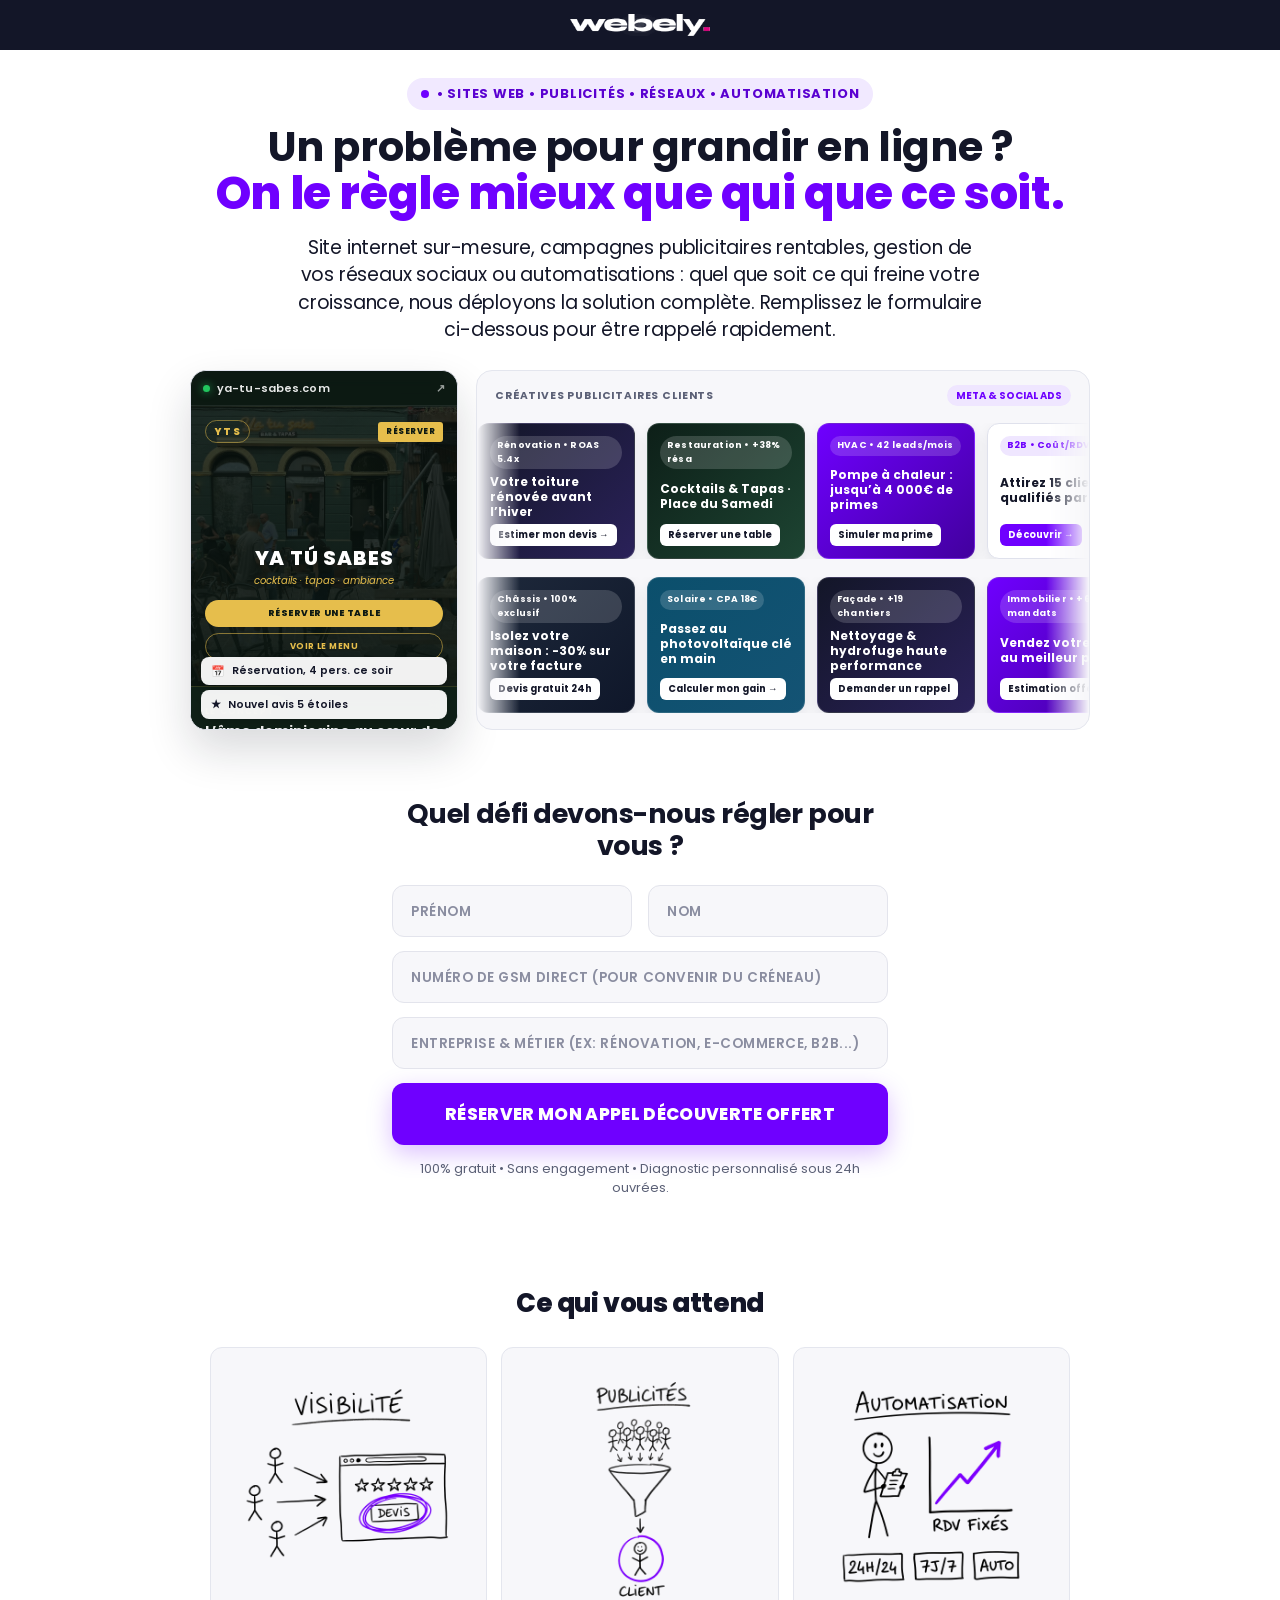
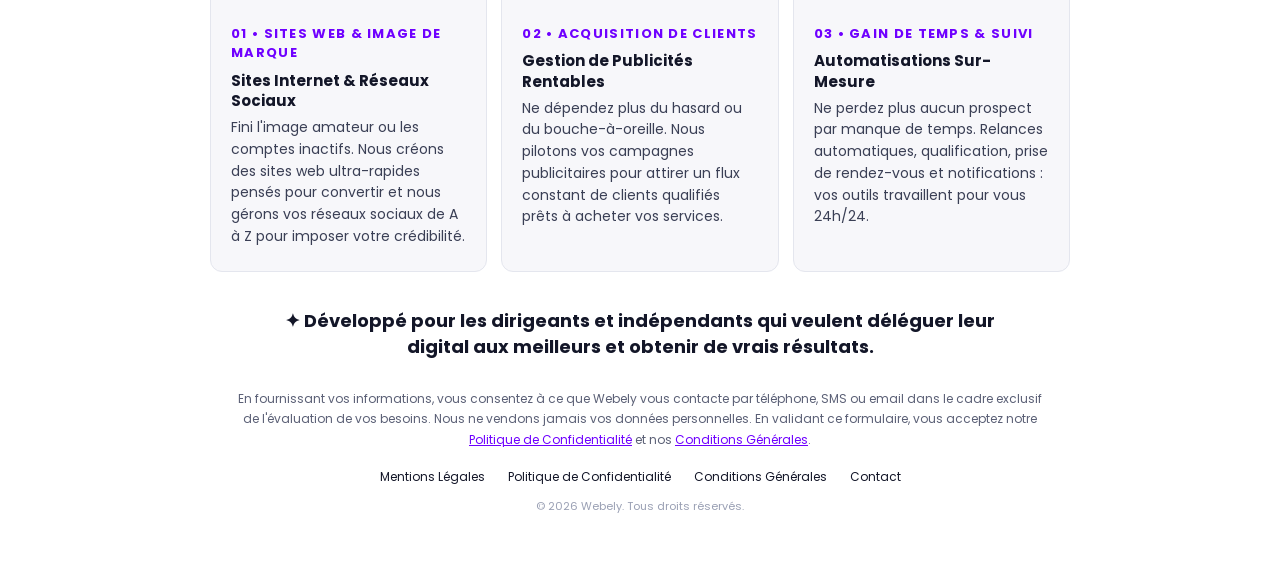
==== website/index.html @ 22837da8 "feat: nouveau hero showcase site web defilant ya-tu-sabes + double carrousel publicitaire" ====
<!DOCTYPE html>
<html lang="fr">
<head>
  <meta charset="UTF-8" />
  <meta name="viewport" content="width=device-width, initial-scale=1.0" />
  <title>Webely — Un problème pour grandir en ligne ? On le règle mieux que qui que ce soit.</title>
  <meta name="description" content="Site internet sur-mesure, campagnes publicitaires rentables, gestion de vos réseaux sociaux ou automatisations : quel que soit ce qui freine votre croissance, nous déployons la solution complète." />
  
  <!-- Exact Google Font Poppins used by Acquisition.com -->
  <link rel="preconnect" href="https://fonts.googleapis.com" />
  <link rel="preconnect" href="https://fonts.gstatic.com" crossorigin />
  <link href="https://fonts.googleapis.com/css2?family=Poppins:wght@300;400;500;600;700;800;900&display=swap" rel="stylesheet" />
  
  <link rel="stylesheet" href="styles.css" />
</head>
<body>

  <!-- ========================================================================
       TOP HEADER (ACQUISITION.COM STYLE: DARK NAVY STRIP + LOGO)
       ======================================================================== -->
  <header class="sr-topbar">
    <a href="#" aria-label="Webely Accueil">
      <img src="assets/webely-logo-pure-white.png" alt="webely." class="sr-logo" />
    </a>
  </header>

  <main>
    <!-- ======================================================================
         SECTION 1 : HERO WITH MOCKUP DECK & WAITLIST CARD
         ====================================================================== -->
    <section class="sr-hero">
      
      <!-- Top Pill Tag -->
      <div class="stw-pill">
        <span class="stw-dot"></span>
        • SITES WEB • PUBLICITÉS • RÉSEAUX • AUTOMATISATION
      </div>

      <!-- Main Headline (h1-dsdasd + rm-h1-em) -->
      <h1 class="h1-dsdasd">
        Un problème pour grandir en ligne ? <br />
        <span class="rm-h1-em">On le règle mieux que qui que ce soit.</span>
      </h1>

      <!-- Subtitle Copy (rm-h1-copy) -->
      <h2 class="rm-h1-copy">
        Site internet sur-mesure, campagnes publicitaires rentables, gestion de vos réseaux sociaux ou automatisations : quel que soit ce qui freine votre croissance, nous déployons la solution complète. Remplissez le formulaire ci-dessous pour être rappelé rapidement.
      </h2>

      <!-- ==================================================================
           HERO VISUAL SHOWCASE : SITE WEB (CLIIK STYLE) + PUBS (HEYDIGITAL STYLE)
           ================================================================== -->
      <div class="wb-hero-showcase" id="hero-showcase">

        <!-- GAUCHE : Widget Site Web défilant (ya-tu-sabes.com) inspiré de cliik.io -->
        <a href="https://www.ya-tu-sabes.com/" target="_blank" rel="noopener noreferrer" class="wb-site-widget" aria-label="Voir le site client ya-tu-sabes.com">
          <div class="wb-site-topbar">
            <span class="wb-live-dot"></span>
            <span>ya-tu-sabes.com</span>
            <span class="wb-site-ext">↗</span>
          </div>

          <div class="wb-site-viewport">
            <div class="wb-site-scroll-track">
              <!-- Section 1 : Hero ya-tu-sabes.com -->
              <div class="yts-hero-block">
                <img src="assets/yts-hero.jpg" alt="Ya Tu Sabes Bruxelles" class="yts-hero-bg" />
                <div class="yts-hero-overlay"></div>
                <div class="yts-nav-mini">
                  <span class="yts-logo-mini">YTS</span>
                  <span class="yts-btn-mini">RÉSERVER</span>
                </div>
                <div class="yts-hero-center">
                  <div class="yts-title-main">YA TÚ SABES</div>
                  <div class="yts-sub-main">cocktails · tapas · ambiance</div>
                  <div class="yts-cta-gold">RÉSERVER UNE TABLE</div>
                  <div class="yts-cta-outline">VOIR LE MENU</div>
                </div>
              </div>

              <!-- Section 2 : Concept & Stats (milieu du site) -->
              <div class="yts-mid-block">
                <div class="yts-kicker">LE CONCEPT</div>
                <div class="yts-h2">L’âme dominicaine au cœur de Bruxelles</div>
                <p class="yts-p">Place du Samedi 12 · Cocktails signature, tapas généreuses et ambiance latine festive jusqu’à 01h.</p>
                <div class="yts-stats-grid">
                  <div class="yts-stat">
                    <strong>4.9 ★</strong>
                    <span>Avis Google</span>
                  </div>
                  <div class="yts-stat">
                    <strong>17h–01h</strong>
                    <span>Mar → Dim</span>
                  </div>
                </div>
              </div>

              <!-- Section 3 : La Carte Signature -->
              <div class="yts-carte-block">
                <div class="yts-kicker">LA CARTE SIGNATURE</div>
                <div class="yts-menu-item">
                  <span>Mojito Maracuyá</span>
                  <span class="yts-price">12€</span>
                </div>
                <div class="yts-menu-item">
                  <span>Empanadas Dominicaines</span>
                  <span class="yts-price">9€</span>
                </div>
                <div class="yts-menu-item">
                  <span>Plátanos Maduros</span>
                  <span class="yts-price">8€</span>
                </div>
              </div>
            </div>
          </div>

          <!-- Micro-pilules flottantes style cliik.io -->
          <div class="wb-float-pills">
            <div class="wb-pill-notif">
              <span class="wb-pill-ico">📅</span>
              <span>Réservation, 4 pers. ce soir</span>
            </div>
            <div class="wb-pill-notif">
              <span class="wb-pill-ico">★</span>
              <span>Nouvel avis 5 étoiles</span>
            </div>
          </div>
        </a>

        <!-- DROITE : Double Carrousel Publicitaire inspiré de heydigital.co -->
        <div class="wb-ads-stage" aria-label="Créatives publicitaires clients">
          <div class="wb-ads-header">
            <span class="wb-ads-label">CRÉATIVES PUBLICITAIRES CLIENTS</span>
            <span class="wb-ads-badge">META &amp; SOCIAL ADS</span>
          </div>

          <!-- Ligne du haut : défilement de GAUCHE à DROITE -->
          <div class="wb-marquee-row">
            <div class="wb-marquee-track is-ltr">
              <div class="wb-ad-card ad-style-1" data-ad-slot="1">
                <div class="wb-ad-tag">Rénovation • ROAS 5.4x</div>
                <div class="wb-ad-headline">Votre toiture rénovée avant l’hiver</div>
                <div class="wb-ad-cta">Estimer mon devis →</div>
              </div>
              <div class="wb-ad-card ad-style-2" data-ad-slot="2">
                <div class="wb-ad-tag">Restauration • +38% résa</div>
                <div class="wb-ad-headline">Cocktails &amp; Tapas · Place du Samedi</div>
                <div class="wb-ad-cta">Réserver une table</div>
              </div>
              <div class="wb-ad-card ad-style-3" data-ad-slot="3">
                <div class="wb-ad-tag">HVAC • 42 leads/mois</div>
                <div class="wb-ad-headline">Pompe à chaleur : jusqu’à 4 000€ de primes</div>
                <div class="wb-ad-cta">Simuler ma prime</div>
              </div>
              <div class="wb-ad-card ad-style-4" data-ad-slot="4">
                <div class="wb-ad-tag">B2B • Coût/RDV -44%</div>
                <div class="wb-ad-headline">Attirez 15 clients qualifiés par mois</div>
                <div class="wb-ad-cta">Découvrir →</div>
              </div>
              <!-- Duplication pour boucle infinie fluide -->
              <div class="wb-ad-card ad-style-1" aria-hidden="true">
                <div class="wb-ad-tag">Rénovation • ROAS 5.4x</div>
                <div class="wb-ad-headline">Votre toiture rénovée avant l’hiver</div>
                <div class="wb-ad-cta">Estimer mon devis →</div>
              </div>
              <div class="wb-ad-card ad-style-2" aria-hidden="true">
                <div class="wb-ad-tag">Restauration • +38% résa</div>
                <div class="wb-ad-headline">Cocktails &amp; Tapas · Place du Samedi</div>
                <div class="wb-ad-cta">Réserver une table</div>
              </div>
              <div class="wb-ad-card ad-style-3" aria-hidden="true">
                <div class="wb-ad-tag">HVAC • 42 leads/mois</div>
                <div class="wb-ad-headline">Pompe à chaleur : jusqu’à 4 000€ de primes</div>
                <div class="wb-ad-cta">Simuler ma prime</div>
              </div>
              <div class="wb-ad-card ad-style-4" aria-hidden="true">
                <div class="wb-ad-tag">B2B • Coût/RDV -44%</div>
                <div class="wb-ad-headline">Attirez 15 clients qualifiés par mois</div>
                <div class="wb-ad-cta">Découvrir →</div>
              </div>
            </div>
          </div>

          <!-- Ligne du bas : défilement de DROITE à GAUCHE -->
          <div class="wb-marquee-row">
            <div class="wb-marquee-track is-rtl">
              <div class="wb-ad-card ad-style-5" data-ad-slot="5">
                <div class="wb-ad-tag">Châssis • 100% exclusif</div>
                <div class="wb-ad-headline">Isolez votre maison : -30% sur votre facture</div>
                <div class="wb-ad-cta">Devis gratuit 24h</div>
              </div>
              <div class="wb-ad-card ad-style-6" data-ad-slot="6">
                <div class="wb-ad-tag">Solaire • CPA 18€</div>
                <div class="wb-ad-headline">Passez au photovoltaïque clé en main</div>
                <div class="wb-ad-cta">Calculer mon gain →</div>
              </div>
              <div class="wb-ad-card ad-style-1" data-ad-slot="7">
                <div class="wb-ad-tag">Façade • +19 chantiers</div>
                <div class="wb-ad-headline">Nettoyage &amp; hydrofuge haute performance</div>
                <div class="wb-ad-cta">Demander un rappel</div>
              </div>
              <div class="wb-ad-card ad-style-3" data-ad-slot="8">
                <div class="wb-ad-tag">Immobilier • +62 mandats</div>
                <div class="wb-ad-headline">Vendez votre bien au meilleur prix</div>
                <div class="wb-ad-cta">Estimation offerte</div>
              </div>
              <!-- Duplication pour boucle infinie fluide -->
              <div class="wb-ad-card ad-style-5" aria-hidden="true">
                <div class="wb-ad-tag">Châssis • 100% exclusif</div>
                <div class="wb-ad-headline">Isolez votre maison : -30% sur votre facture</div>
                <div class="wb-ad-cta">Devis gratuit 24h</div>
              </div>
              <div class="wb-ad-card ad-style-6" aria-hidden="true">
                <div class="wb-ad-tag">Solaire • CPA 18€</div>
                <div class="wb-ad-headline">Passez au photovoltaïque clé en main</div>
                <div class="wb-ad-cta">Calculer mon gain →</div>
              </div>
              <div class="wb-ad-card ad-style-1" aria-hidden="true">
                <div class="wb-ad-tag">Façade • +19 chantiers</div>
                <div class="wb-ad-headline">Nettoyage &amp; hydrofuge haute performance</div>
                <div class="wb-ad-cta">Demander un rappel</div>
              </div>
              <div class="wb-ad-card ad-style-3" aria-hidden="true">
                <div class="wb-ad-tag">Immobilier • +62 mandats</div>
                <div class="wb-ad-headline">Vendez votre bien au meilleur prix</div>
                <div class="wb-ad-cta">Estimation offerte</div>
              </div>
            </div>
          </div>
        </div>

      </div>

    </section>

    <!-- ======================================================================
         FORM SECTION (#waitlist, .sr-card, .rm-card-h2, .sr-namerow, .sr-btn)
         ====================================================================== -->
    <div class="sr-card" id="waitlist">
      <h2 class="rm-card-h2">Quel défi devons-nous régler pour vous ?</h2>

      <form id="discovery-form" class="sr-form" novalidate>
        
        <!-- Row 1: First Name & Last Name (sr-namerow) -->
        <div class="sr-namerow">
          <input 
            type="text" 
            name="firstname" 
            id="first-name"
            class="sr-input" 
            placeholder="PRÉNOM" 
            autocomplete="given-name" 
            required 
          />
          <input 
            type="text" 
            name="lastname" 
            id="last-name"
            class="sr-input" 
            placeholder="NOM" 
            autocomplete="family-name" 
            required 
          />
        </div>

        <!-- Row 2: Phone GSM Direct -->
        <div class="sr-field-full">
          <input 
            type="tel" 
            name="phone" 
            id="phone"
            class="sr-input" 
            placeholder="NUMÉRO DE GSM DIRECT (POUR CONVENIR DU CRÉNEAU)" 
            autocomplete="tel" 
            required 
          />
        </div>

        <!-- Row 3: Company & Trade -->
        <div class="sr-field-full">
          <input 
            type="text" 
            name="company" 
            id="company"
            class="sr-input" 
            placeholder="ENTREPRISE &amp; MÉTIER (EX: RÉNOVATION, E-COMMERCE, B2B...)" 
            required 
          />
        </div>

        <!-- Big Hormozi Purple CTA Button (.sr-btn) -->
        <button type="submit" class="sr-btn" id="submit-btn">
          RÉSERVER MON APPEL DÉCOUVERTE OFFERT
        </button>

        <!-- Microcopy reassurance (.sr-micro) -->
        <div class="sr-micro">
          100% gratuit • Sans engagement • Diagnostic personnalisé sous 24h ouvrées.
        </div>

      </form>

      <!-- Success State (hidden initially) -->
      <div id="form-success" class="sr-success-box" style="display: none;">
        <div class="sr-success-icon">
          <svg width="28" height="28" viewBox="0 0 24 24" fill="none" stroke="currentColor" stroke-width="2.5">
            <polyline points="20 6 9 17 4 12"/>
          </svg>
        </div>
        <h3 class="sr-success-title">Demande enregistrée avec succès !</h3>
        <p class="sr-success-desc">
          Merci. Notre équipe analyse votre activité et vous contacte très rapidement par téléphone pour faire le point sur vos objectifs.
        </p>
      </div>

    </div>

    <!-- ======================================================================
         SECTION 2 : "WHAT'S INSIDE" / "CE QUI VOUS ATTEND" (.stw-inside, .stw-grid, .stw-c)
         ====================================================================== -->
    <section class="stw-inside">
      <h2>Ce qui vous attend</h2>
      
      <div class="stw-grid">
        
        <!-- CARTE 01 : SITES WEB & IMAGE DE MARQUE -->
        <div class="stw-c">
          <img 
            class="stw-dd" data-src="assets/sketch-visibilite.png" src="[data-uri]" alt="Visibilité" width="600" height="600" 
          />
          <b>01 • SITES WEB &amp; IMAGE DE MARQUE</b>
          <h3>Sites Internet &amp; Réseaux Sociaux</h3>
          <p>
            Fini l'image amateur ou les comptes inactifs. Nous créons des sites web ultra-rapides pensés pour convertir et nous gérons vos réseaux sociaux de A à Z pour imposer votre crédibilité.
          </p>
        </div>

        <!-- CARTE 02 : ACQUISITION DE CLIENTS -->
        <div class="stw-c">
          <img 
            class="stw-dd" data-src="assets/sketch-publicites.png" src="[data-uri]" alt="Publicités" width="600" height="600" 
          />
          <b>02 • ACQUISITION DE CLIENTS</b>
          <h3>Gestion de Publicités Rentables</h3>
          <p>
            Ne dépendez plus du hasard ou du bouche-à-oreille. Nous pilotons vos campagnes publicitaires pour attirer un flux constant de clients qualifiés prêts à acheter vos services.
          </p>
        </div>

        <!-- CARTE 03 : GAIN DE TEMPS & SUIVI -->
        <div class="stw-c">
          <img 
            class="stw-dd" data-src="assets/sketch-automatisation.png" src="[data-uri]" alt="Automatisation" width="600" height="600" 
          />
          <b>03 • GAIN DE TEMPS &amp; SUIVI</b>
          <h3>Automatisations Sur-Mesure</h3>
          <p>
            Ne perdez plus aucun prospect par manque de temps. Relances automatiques, qualification, prise de rendez-vous et notifications : vos outils travaillent pour vous 24h/24.
          </p>
        </div>

      </div>
    </section>

    <!-- Authority / Proof Callout (.sr-trust, .sr-trust-line) -->
    <div class="sr-trust">
      <div class="sr-trust-line">
        ✦ Développé pour les dirigeants et indépendants qui veulent déléguer leur digital aux meilleurs et obtenir de vrais résultats.
      </div>
    </div>

    <!-- Legal Disclaimer & Footer (.sr-legal, .sr-consent, .sr-links, .sr-copy) -->
    <footer class="sr-legal">
      <p class="sr-consent">
        En fournissant vos informations, vous consentez à ce que Webely vous contacte par téléphone, SMS ou email dans le cadre exclusif de l'évaluation de vos besoins. Nous ne vendons jamais vos données personnelles. En validant ce formulaire, vous acceptez notre <a href="#" class="sr-consent-link">Politique de Confidentialité</a> et nos <a href="#" class="sr-consent-link">Conditions Générales</a>.
      </p>
      
      <div class="sr-links">
        <a href="#" class="sr-flink">Mentions Légales</a>
        <a href="#" class="sr-flink">Politique de Confidentialité</a>
        <a href="#" class="sr-flink">Conditions Générales</a>
        <a href="mailto:contact@webely.eu" class="sr-flink">Contact</a>
      </div>

      <div class="sr-copy">
        © 2026 Webely. Tous droits réservés.
      </div>
    </footer>

  </main>

  <!-- Video Modal Dialog -->
  <div id="video-modal" class="video-modal-overlay" aria-hidden="true" role="dialog">
    <div class="video-modal-box">
      <button type="button" class="video-modal-close" id="close-video-modal" aria-label="Fermer la vidéo">✕</button>
      <div class="video-player-frame">
        <div class="video-sim-screen">
          <div class="sim-brand-watermark">
            <img src="assets/webely-logo-pure-white.png" alt="webely." />
          </div>
          <div class="sim-play-state">
            <div class="sim-loader-ring"></div>
            <h4>Démonstration des Solutions Webely</h4>
            <p>Sites web, acquisition publicitaire &amp; automatisation digitale</p>
          </div>
          <div class="sim-controls-bar">
            <div class="sim-progress-track">
              <div class="sim-progress-fill"></div>
            </div>
            <div class="sim-controls-row">
              <button type="button" class="sim-play-pause">▶</button>
              <span>01:14 / 08:45</span>
              <span class="sim-hq-badge">HD 1080p</span>
            </div>
          </div>
        </div>
      </div>
    </div>
  </div>

  <script src="app.js"></script>
</body>
</html>
---- website/styles.css ----
/* ==========================================================================
   WEBELY — EXACT REPLICATION OF ACQUISITION.COM (ALEX HORMOZI FUNNEL)
   Original CSS Rules, Dimensions, Fonts & Responsive Breakpoints
   ========================================================================== */

:root {
  --_primitives---colors--neutral-darkest: #06030b;
  --_primitives---colors--white: #fff;
  --_typography---font-styles--body: 'Poppins', sans-serif;
  --color-scheme-1--background: var(--_primitives---colors--white);
  --color-scheme-1--text: var(--_primitives---colors--neutral-darkest);
}

*, *::before, *::after {
  box-sizing: border-box;
  margin: 0;
  padding: 0;
}

html {
  -webkit-text-size-adjust: 100%;
}

body {
  background-color: var(--color-scheme-1--background);
  font-family: var(--_typography---font-styles--body);
  color: var(--color-scheme-1--text);
  font-size: 1rem;
  line-height: 1.5;
  -webkit-font-smoothing: antialiased;
  overflow-x: hidden;
}

img {
  max-width: 100%;
}

/* ==========================================================================
   HEADER / TOPBAR (.sr-topbar & .sr-logo)
   ========================================================================== */
.sr-topbar {
  background-color: #131628;
  justify-content: center;
  align-items: center;
  padding: 14px 20px;
  display: flex;
}

.sr-logo {
  width: auto;
  height: 22px;
  display: block;
}

/* ==========================================================================
   HERO SECTION (.sr-hero, .stw-pill, .h1-dsdasd, .rm-h1-em, .rm-h1-copy)
   ========================================================================== */
.sr-hero {
  text-align: center;
  max-width: 960px;
  margin-left: auto;
  margin-right: auto;
  padding: 24px 20px 6px;
  font-family: 'Poppins', sans-serif;
}

.stw-pill {
  display: inline-flex;
  align-items: center;
  gap: 8px;
  background: #f1e9ff;
  color: #5a00d1;
  border-radius: 999px;
  padding: 6px 14px;
  font-size: 13px;
  font-weight: 700;
  letter-spacing: .06em;
  text-transform: uppercase;
  margin-bottom: 14px;
}

.stw-dot {
  width: 8px;
  height: 8px;
  border-radius: 50%;
  background: #6f00ff;
  animation: stwp 1.6s ease-in-out infinite;
}

@keyframes stwp {
  0%, 100% { opacity: 1; transform: scale(1); }
  50% { opacity: .35; transform: scale(.7); }
}

.h1-dsdasd {
  color: #131628;
  letter-spacing: -.01em;
  text-transform: none;
  margin-top: 0;
  margin-bottom: 0;
  font-size: 41px;
  font-weight: 700;
  line-height: 1.12;
  text-decoration: none;
}

.rm-h1-em {
  color: #6f00ff;
  text-transform: none;
  font-size: 45px;
  font-weight: 800;
  display: inline;
}

.rm-h1-copy {
  color: #131628;
  text-align: center;
  letter-spacing: -.01em;
  margin-top: 20px;
  margin-bottom: 0;
  font-size: 24px;
  font-weight: 400;
  line-height: 1.12;
}

/* ==========================================================================
   HERO VISUAL SHOWCASE : SITE WEB (CLIIK) + PUBS (HEYDIGITAL)
   ========================================================================== */
.wb-hero-showcase {
  display: grid;
  grid-template-columns: 268px 1fr;
  gap: 18px;
  max-width: 900px;
  margin: 26px auto 0;
  align-items: stretch;
  text-align: left;
}

/* --- Left: Scrolling Website Widget (ya-tu-sabes.com) --- */
.wb-site-widget {
  position: relative;
  display: flex;
  flex-direction: column;
  height: 360px;
  border-radius: 16px;
  background: #0d1913;
  border: 1px solid #e2e4ee;
  box-shadow: 0 20px 44px rgba(19, 22, 40, 0.16);
  overflow: hidden;
  text-decoration: none;
  color: #fff;
  transition: transform 0.25s ease, box-shadow 0.25s ease;
}

.wb-site-widget:hover {
  transform: translateY(-3px);
  box-shadow: 0 24px 52px rgba(19, 22, 40, 0.22);
}

.wb-site-widget:hover .wb-site-scroll-track {
  animation-play-state: paused;
}

.wb-site-topbar {
  position: relative;
  z-index: 3;
  display: flex;
  align-items: center;
  gap: 7px;
  padding: 9px 12px;
  background: rgba(13, 25, 19, 0.92);
  backdrop-filter: blur(8px);
  border-bottom: 1px solid rgba(255, 255, 255, 0.08);
  font-size: 11px;
  font-weight: 600;
  color: rgba(255, 255, 255, 0.9);
  letter-spacing: 0.01em;
}

.wb-live-dot {
  width: 7px;
  height: 7px;
  border-radius: 50%;
  background: #22c55e;
  box-shadow: 0 0 8px rgba(34, 197, 94, 0.8);
  flex-shrink: 0;
}

.wb-site-ext {
  margin-left: auto;
  font-size: 11px;
  opacity: 0.65;
}

.wb-site-viewport {
  position: relative;
  flex: 1;
  overflow: hidden;
  background: #0d1913;
}

.wb-site-scroll-track {
  display: flex;
  flex-direction: column;
  will-change: transform;
  animation: wbSiteScroll 15s ease-in-out infinite;
}

@keyframes wbSiteScroll {
  0%, 12% { transform: translateY(0); }
  45%, 60% { transform: translateY(-54%); }
  90%, 100% { transform: translateY(0); }
}

/* Ya Tu Sabes internal miniature sections */
.yts-hero-block {
  position: relative;
  height: 280px;
  overflow: hidden;
  display: flex;
  flex-direction: column;
  justify-content: space-between;
  padding: 14px;
  text-align: center;
}

.yts-hero-bg {
  position: absolute;
  inset: 0;
  width: 100%;
  height: 100%;
  object-fit: cover;
  filter: brightness(0.45);
}

.yts-hero-overlay {
  position: absolute;
  inset: 0;
  background: linear-gradient(180deg, rgba(11, 22, 17, 0.55) 0%, rgba(11, 22, 17, 0.88) 100%);
}

.yts-nav-mini {
  position: relative;
  z-index: 2;
  display: flex;
  justify-content: space-between;
  align-items: center;
}

.yts-logo-mini {
  font-size: 10px;
  font-weight: 800;
  letter-spacing: 0.14em;
  color: #e6be4c;
  border: 1px solid rgba(230, 190, 76, 0.5);
  border-radius: 999px;
  padding: 3px 8px;
}

.yts-btn-mini {
  background: #e6be4c;
  color: #0d1913;
  font-size: 8px;
  font-weight: 800;
  padding: 4px 8px;
  border-radius: 3px;
  letter-spacing: 0.06em;
}

.yts-hero-center {
  position: relative;
  z-index: 2;
  margin-bottom: 12px;
}

.yts-title-main {
  font-size: 20px;
  font-weight: 800;
  letter-spacing: 0.04em;
  color: #ffffff;
  line-height: 1.1;
}

.yts-sub-main {
  font-size: 10px;
  font-style: italic;
  color: #e6be4c;
  margin: 4px 0 12px;
}

.yts-cta-gold {
  background: #e6be4c;
  color: #0d1913;
  font-size: 9px;
  font-weight: 800;
  padding: 7px 12px;
  border-radius: 999px;
  letter-spacing: 0.05em;
  margin-bottom: 6px;
}

.yts-cta-outline {
  border: 1px solid rgba(230, 190, 76, 0.55);
  color: #e6be4c;
  font-size: 8.5px;
  font-weight: 700;
  padding: 6px 12px;
  border-radius: 999px;
  letter-spacing: 0.05em;
}

.yts-mid-block {
  background: #102119;
  padding: 18px 14px;
  border-top: 1px solid rgba(230, 190, 76, 0.16);
}

.yts-kicker {
  font-size: 8.5px;
  font-weight: 700;
  letter-spacing: 0.14em;
  color: #e6be4c;
  margin-bottom: 5px;
}

.yts-h2 {
  font-size: 14px;
  font-weight: 700;
  color: #fff;
  line-height: 1.25;
  margin-bottom: 6px;
}

.yts-p {
  font-size: 10px;
  color: rgba(255, 255, 255, 0.72);
  line-height: 1.45;
  margin-bottom: 12px;
}

.yts-stats-grid {
  display: grid;
  grid-template-columns: 1fr 1fr;
  gap: 8px;
}

.yts-stat {
  background: rgba(255, 255, 255, 0.05);
  border: 1px solid rgba(255, 255, 255, 0.08);
  border-radius: 8px;
  padding: 8px;
  text-align: center;
}

.yts-stat strong {
  display: block;
  font-size: 12px;
  color: #e6be4c;
}

.yts-stat span {
  font-size: 8.5px;
  color: rgba(255, 255, 255, 0.65);
}

.yts-carte-block {
  background: #0b1611;
  padding: 16px 14px 68px;
  border-top: 1px solid rgba(255, 255, 255, 0.06);
}

.yts-menu-item {
  display: flex;
  justify-content: space-between;
  align-items: center;
  padding: 7px 0;
  border-bottom: 1px dashed rgba(255, 255, 255, 0.1);
  font-size: 10px;
  color: rgba(255, 255, 255, 0.88);
}

.yts-price {
  color: #e6be4c;
  font-weight: 700;
}

/* Floating pills at bottom of website widget (cliik.io style) */
.wb-float-pills {
  position: absolute;
  left: 10px;
  right: 10px;
  bottom: 10px;
  z-index: 4;
  display: flex;
  flex-direction: column;
  gap: 5px;
  pointer-events: none;
}

.wb-pill-notif {
  display: flex;
  align-items: center;
  gap: 7px;
  background: rgba(255, 255, 255, 0.94);
  backdrop-filter: blur(8px);
  color: #131628;
  font-size: 10.5px;
  font-weight: 600;
  padding: 6px 10px;
  border-radius: 8px;
  box-shadow: 0 6px 16px rgba(0, 0, 0, 0.22);
}

.wb-pill-ico {
  font-size: 11px;
}

/* --- Right: Dual-Row Ad Creative Marquee (heydigital.co style) --- */
.wb-ads-stage {
  position: relative;
  height: 360px;
  background: #f7f7fa;
  border: 1px solid #e4e6ee;
  border-radius: 16px;
  padding: 14px 0 16px;
  display: flex;
  flex-direction: column;
  justify-content: space-between;
  overflow: hidden;
  min-width: 0;
}

.wb-ads-header {
  display: flex;
  justify-content: space-between;
  align-items: center;
  padding: 0 18px;
}

.wb-ads-label {
  font-size: 10.5px;
  font-weight: 700;
  letter-spacing: 0.08em;
  color: #5b6076;
}

.wb-ads-badge {
  font-size: 10px;
  font-weight: 700;
  color: #6f00ff;
  background: #efe6ff;
  padding: 3px 9px;
  border-radius: 999px;
}

.wb-marquee-row {
  position: relative;
  width: 100%;
  overflow: hidden;
  -webkit-mask-image: linear-gradient(to right, transparent 0%, #000 7%, #000 93%, transparent 100%);
  mask-image: linear-gradient(to right, transparent 0%, #000 7%, #000 93%, transparent 100%);
}

.wb-marquee-track {
  display: flex;
  gap: 12px;
  width: max-content;
  will-change: transform;
}

/* Top row: Left to Right */
.wb-marquee-track.is-ltr {
  animation: wbMarqueeLTR 26s linear infinite;
}

/* Bottom row: Right to Left */
.wb-marquee-track.is-rtl {
  animation: wbMarqueeRTL 26s linear infinite;
}

.wb-ads-stage:hover .wb-marquee-track {
  animation-play-state: paused;
}

@keyframes wbMarqueeLTR {
  0% { transform: translateX(-50%); }
  100% { transform: translateX(0); }
}

@keyframes wbMarqueeRTL {
  0% { transform: translateX(0); }
  100% { transform: translateX(-50%); }
}

.wb-ad-card {
  width: 158px;
  height: 136px;
  border-radius: 12px;
  padding: 12px;
  display: flex;
  flex-direction: column;
  justify-content: space-between;
  flex-shrink: 0;
  box-shadow: 0 6px 16px rgba(19, 22, 40, 0.08);
  border: 1px solid rgba(255, 255, 255, 0.14);
  overflow: hidden;
}

.wb-ad-card img {
  width: 100%;
  height: 100%;
  object-fit: cover;
  border-radius: 10px;
}

.wb-ad-tag {
  font-size: 9px;
  font-weight: 700;
  letter-spacing: 0.02em;
  padding: 3px 7px;
  border-radius: 999px;
  width: fit-content;
  background: rgba(255, 255, 255, 0.16);
  color: #fff;
}

.wb-ad-headline {
  font-size: 12px;
  font-weight: 700;
  line-height: 1.25;
  color: #fff;
}

.wb-ad-cta {
  font-size: 9.5px;
  font-weight: 700;
  background: #fff;
  color: #131628;
  padding: 4px 8px;
  border-radius: 6px;
  width: fit-content;
}

/* Distinct ad palette cards */
.ad-style-1 { background: linear-gradient(135deg, #131628 0%, #2a2159 100%); }
.ad-style-2 { background: linear-gradient(135deg, #0d1f18 0%, #1d4432 100%); }
.ad-style-3 { background: linear-gradient(135deg, #6f00ff 0%, #42009e 100%); }
.ad-style-4 { background: #ffffff; border: 1px solid #dfe1ec; }
.ad-style-4 .wb-ad-tag { background: #efe6ff; color: #6f00ff; }
.ad-style-4 .wb-ad-headline { color: #131628; }
.ad-style-4 .wb-ad-cta { background: #6f00ff; color: #fff; }
.ad-style-5 { background: linear-gradient(135deg, #1e293b 0%, #0f172a 100%); }
.ad-style-6 { background: linear-gradient(135deg, #0b4f6c 0%, #145374 100%); }

/* ==========================================================================
   FORM / WAITLIST CARD (#waitlist, .sr-card, .rm-card-h2, .sr-namerow, .sr-input, .sr-btn)
   ========================================================================== */
.sr-card {
  background-color: #fff;
  border-radius: 16px;
  max-width: 560px;
  margin: 34px auto 0;
  padding: 36px 30px 30px;
  font-family: 'Poppins', sans-serif;
  text-align: center;
}

.rm-card-h2 {
  color: #131628;
  text-align: center;
  margin-top: 0;
  margin-bottom: 22px;
  font-size: 27px;
  font-weight: 700;
  line-height: 1.2;
  letter-spacing: -.48px;
}

.sr-namerow {
  gap: 16px;
  width: 100%;
  display: flex;
  margin-bottom: 14px;
}

#waitlist .sr-input,
#waitlist .sr-select {
  background: #f7f7fa !important;
  border: 1.5px solid #e3e4ec !important;
  border-radius: 12px !important;
  height: 52px !important;
  font-size: 16px !important;
  color: #131628 !important;
  font-family: 'Poppins', sans-serif;
  font-weight: 500;
  transition: border-color .15s, box-shadow .15s;
  box-sizing: border-box;
  padding: 14px 18px;
  width: 100%;
}

#waitlist .sr-input::placeholder {
  color: #8a8da0;
  text-transform: uppercase;
  font-size: 13.5px;
  font-weight: 600;
  letter-spacing: 0.04em;
}

#waitlist .sr-input:focus,
#waitlist .sr-select:focus {
  background: #fff !important;
  border-color: #6f00ff !important;
  box-shadow: 0 0 0 4px rgba(111, 0, 255, .12) !important;
  outline: 0;
}

#waitlist .sr-input.error {
  border-color: #e5484d !important;
}

.sr-field-full {
  margin-bottom: 14px;
  width: 100%;
}

#waitlist .sr-btn {
  background: #6f00ff !important;
  color: #fff !important;
  border-radius: 12px !important;
  box-shadow: 0 8px 24px rgba(111, 0, 255, .25) !important;
  transition: background .15s, transform .15s;
  font-family: 'Poppins', sans-serif;
  font-size: 17px;
  font-weight: 800;
  text-transform: uppercase;
  letter-spacing: .02em;
  padding: 18px 24px;
  cursor: pointer;
  border: none;
  width: 100%;
  display: flex;
  align-items: center;
  justify-content: center;
  margin: 12px auto 0;
  text-decoration: none;
}

#waitlist .sr-btn:hover {
  background: #5a00d1 !important;
  transform: translateY(-1px);
}

#waitlist .sr-btn:active {
  transform: translateY(0);
}

#waitlist .sr-btn:disabled {
  opacity: 0.7;
  cursor: default;
}

.sr-micro {
  color: #5b6076;
  text-align: center;
  margin-top: 14px;
  font-family: 'Poppins', sans-serif;
  font-size: 13px;
  line-height: 1.5;
}

/* Success state */
.sr-success-box {
  background: #f4fbf6;
  border: 1.5px solid #c9ecd3;
  border-radius: 14px;
  padding: 32px 24px;
  text-align: center;
}

.sr-success-icon {
  width: 50px;
  height: 50px;
  border-radius: 50%;
  background: #22a45d;
  color: #fff;
  display: inline-flex;
  align-items: center;
  justify-content: center;
  margin-bottom: 14px;
}

.sr-success-title {
  color: #146c3c;
  font-size: 20px;
  font-weight: 700;
  margin-bottom: 8px;
}

.sr-success-desc {
  color: #25583b;
  font-size: 14px;
  line-height: 1.5;
}

/* ==========================================================================
   WHAT'S INSIDE / CE QUI VOUS ATTEND (.stw-inside, .stw-grid, .stw-c)
   ========================================================================== */
.stw-inside {
  max-width: 900px;
  margin: 54px auto 0;
  padding: 0 20px;
  text-align: center;
  font-family: 'Poppins', sans-serif;
}

.stw-inside h2 {
  color: #131628;
  font-size: 26px;
  font-weight: 800;
  margin: 0 0 24px;
  letter-spacing: -.4px;
}

.stw-grid {
  display: grid;
  grid-template-columns: repeat(3, 1fr);
  gap: 14px;
  text-align: left;
}

.stw-c {
  background: #f7f7fa;
  border: 1px solid #e4e6ee;
  border-radius: 12px;
  padding: 22px 20px 24px;
  display: flex;
  flex-direction: column;
}

.stw-dd {
  display: block;
  width: 100%;
  max-width: 260px;
  height: 240px;
  margin: 0 auto 14px;
  object-fit: contain;
  object-position: center;
}

.stw-c b {
  display: block;
  color: #6f00ff;
  font-size: 13px;
  font-weight: 700;
  letter-spacing: .1em;
  text-transform: uppercase;
  margin-bottom: 8px;
}

.stw-c h3 {
  font-size: 15px;
  font-weight: 700;
  color: #131628;
  line-height: 1.35;
  margin-bottom: 6px;
}

.stw-c p {
  margin: 0;
  color: #3a3f55;
  font-size: 14px;
  line-height: 1.55;
}

/* ==========================================================================
   TRUST CALLOUT (.sr-trust, .sr-trust-line)
   ========================================================================== */
.sr-trust {
  text-align: center;
  max-width: 760px;
  margin: 36px auto 0;
  padding: 0 20px;
  font-family: 'Poppins', sans-serif;
}

.sr-trust-line {
  color: #131628;
  margin-bottom: 8px;
  font-family: 'Poppins', sans-serif;
  font-size: 18px;
  font-weight: 700;
  line-height: 1.4;
}

/* ==========================================================================
   FOOTER (.sr-legal, .sr-consent, .sr-links, .sr-copy)
   ========================================================================== */
.sr-legal {
  text-align: center;
  max-width: 860px;
  margin: 30px auto 0;
  padding: 0 20px 48px;
  font-family: 'Poppins', sans-serif;
}

.sr-consent {
  color: #5b6076;
  margin-bottom: 18px;
  font-family: 'Poppins', sans-serif;
  font-size: 12px;
  line-height: 1.7;
}

.sr-consent-link {
  color: #6f00ff;
  text-decoration: underline;
}

.sr-links {
  font-size: 12px;
  margin-bottom: 12px;
}

.sr-flink {
  color: #131628;
  margin: 0 10px;
  font-family: 'Poppins', sans-serif;
  font-size: 12px;
  text-decoration: none;
}

.sr-flink:hover {
  text-decoration: underline;
}

.sr-copy {
  color: #9aa0b4;
  margin-top: 10px;
  font-family: 'Poppins', sans-serif;
  font-size: 11px;
}

/* ==========================================================================
   VIDEO MODAL
   ========================================================================== */
.video-modal-overlay {
  position: fixed;
  inset: 0;
  z-index: 9999;
  background: rgba(10, 11, 28, .85);
  display: flex;
  align-items: center;
  justify-content: center;
  padding: 20px;
  opacity: 0;
  pointer-events: none;
  transition: opacity .2s ease;
}

.video-modal-overlay.is-open {
  opacity: 1;
  pointer-events: auto;
}

.video-modal-box {
  position: relative;
  width: 100%;
  max-width: 840px;
}

.video-modal-close {
  position: absolute;
  top: -42px;
  right: 0;
  background: none;
  border: 0;
  color: #fff;
  font-size: 26px;
  cursor: pointer;
}

.video-player-frame {
  aspect-ratio: 16/9;
  background: #0d0f22;
  border-radius: 12px;
  overflow: hidden;
  box-shadow: 0 25px 60px rgba(0,0,0,0.5);
}

.video-sim-screen {
  position: relative;
  width: 100%;
  height: 100%;
  display: flex;
  align-items: center;
  justify-content: center;
  color: #fff;
  text-align: center;
}

.sim-brand-watermark {
  position: absolute;
  top: 18px;
  left: 20px;
}

.sim-brand-watermark img {
  height: 22px;
}

.sim-play-state h4 {
  font-size: 18px;
  margin-top: 12px;
  font-weight: 700;
}

.sim-play-state p {
  font-size: 13px;
  color: #a9abc6;
  margin-top: 4px;
}

.sim-loader-ring {
  width: 38px;
  height: 38px;
  margin: 0 auto;
  border: 3px solid rgba(255, 255, 255, .2);
  border-top-color: #6f00ff;
  border-radius: 50%;
  animation: spin 1s linear infinite;
}

@keyframes spin {
  to { transform: rotate(360deg); }
}

.sim-controls-bar {
  position: absolute;
  left: 0;
  right: 0;
  bottom: 0;
  padding: 12px 18px;
  text-align: left;
}

.sim-progress-track {
  height: 4px;
  background: rgba(255, 255, 255, .2);
  border-radius: 2px;
}

.sim-progress-fill {
  width: 18%;
  height: 100%;
  background: #6f00ff;
  border-radius: 2px;
}

.sim-controls-row {
  display: flex;
  gap: 12px;
  align-items: center;
  margin-top: 10px;
  font-size: 12px;
}

.sim-play-pause {
  background: none;
  border: 0;
  color: #fff;
  cursor: pointer;
  font-size: 14px;
}

.sim-hq-badge {
  margin-left: auto;
  font-size: 11px;
  opacity: .8;
}

/* ==========================================================================
   EXACT BREAKPOINT OVERRIDES (MATCHING ACQUISITION.COM)
   ========================================================================== */

/* Tablet & Mobile (max-width: 767px) */
@media screen and (max-width: 767px) {
  .h1-dsdasd {
    font-size: 30px;
  }
  .rm-card-h2 {
    font-size: 21px;
  }
  .rm-h1-copy {
    font-size: 18px;
  }
  .wb-hero-showcase {
    grid-template-columns: 1fr;
    gap: 14px;
    margin-top: 20px;
  }
  .wb-site-widget {
    max-width: 280px;
    width: 100%;
    height: 320px;
    margin: 0 auto;
  }
  .wb-ads-stage {
    height: auto;
    padding: 12px 0 14px;
    gap: 10px;
  }
  .wb-ad-card {
    width: 132px;
    height: 116px;
    padding: 10px;
  }
  .wb-ad-headline {
    font-size: 10.5px;
  }
  .stw-grid {
    grid-template-columns: 1fr;
  }
  .stw-inside h2 {
    font-size: 22px;
  }
}

/* Small Mobile (max-width: 479px) */
@media screen and (max-width: 479px) {
  .h1-dsdasd {
    font-size: 24px;
  }
  .rm-h1-em {
    font-size: 34px;
    line-height: 1.1;
  }
  .rm-h1-copy {
    margin-top: 14px;
    margin-bottom: 14px;
    font-size: 15px;
    line-height: 1.45;
  }
  .sr-topbar {
    padding-top: 12px;
    padding-bottom: 12px;
  }
  .sr-logo {
    height: 19px;
  }
  .sr-hero {
    padding-top: 20px;
    padding-bottom: 10px;
  }
  .sr-card {
    margin-top: 12px;
    padding: 24px 18px 22px;
  }
  .sr-namerow {
    display: block;
    margin-bottom: 0;
  }
  .sr-namerow .sr-input {
    margin-bottom: 14px;
  }
  .stw-pill {
    font-size: 10.5px;
    margin-bottom: 10px;
  }
}

/* Desktop Polish (min-width: 768px) */
@media (min-width: 768px) {
  .sr-hero {
    padding-top: 28px !important;
  }
  .stw-pill {
    margin-bottom: 14px !important;
    font-size: 13px !important;
    padding: 6px 14px !important;
  }
  .h1-dsdasd {
    font-size: 41px !important;
    line-height: 1.12 !important;
  }
  .rm-h1-em {
    font-size: 45px !important;
  }
  .rm-h1-copy {
    font-size: 19px !important;
    line-height: 1.45 !important;
    margin-top: 14px !important;
    max-width: 700px;
    margin-left: auto !important;
    margin-right: auto !important;
  }
  #waitlist {
    margin-top: 26px !important;
    padding: 36px 32px 32px !important;
  }
  #waitlist .rm-card-h2 {
    margin-bottom: 22px !important;
  }
}

/* Card and sketch entry animations */
.stw-c {
  transition: transform 0.25s ease, box-shadow 0.25s ease;
}

.stw-c:hover {
  transform: translateY(-4px);
  box-shadow: 0 12px 28px rgba(19, 22, 40, 0.08);
}

.stw-dd {
  opacity: 0;
  transform: translateY(12px) scale(0.97);
  transition: opacity 0.5s cubic-bezier(0.16, 1, 0.3, 1), transform 0.5s cubic-bezier(0.16, 1, 0.3, 1);
}

.stw-dd.is-loaded {
  opacity: 1;
  transform: translateY(0) scale(1);
}
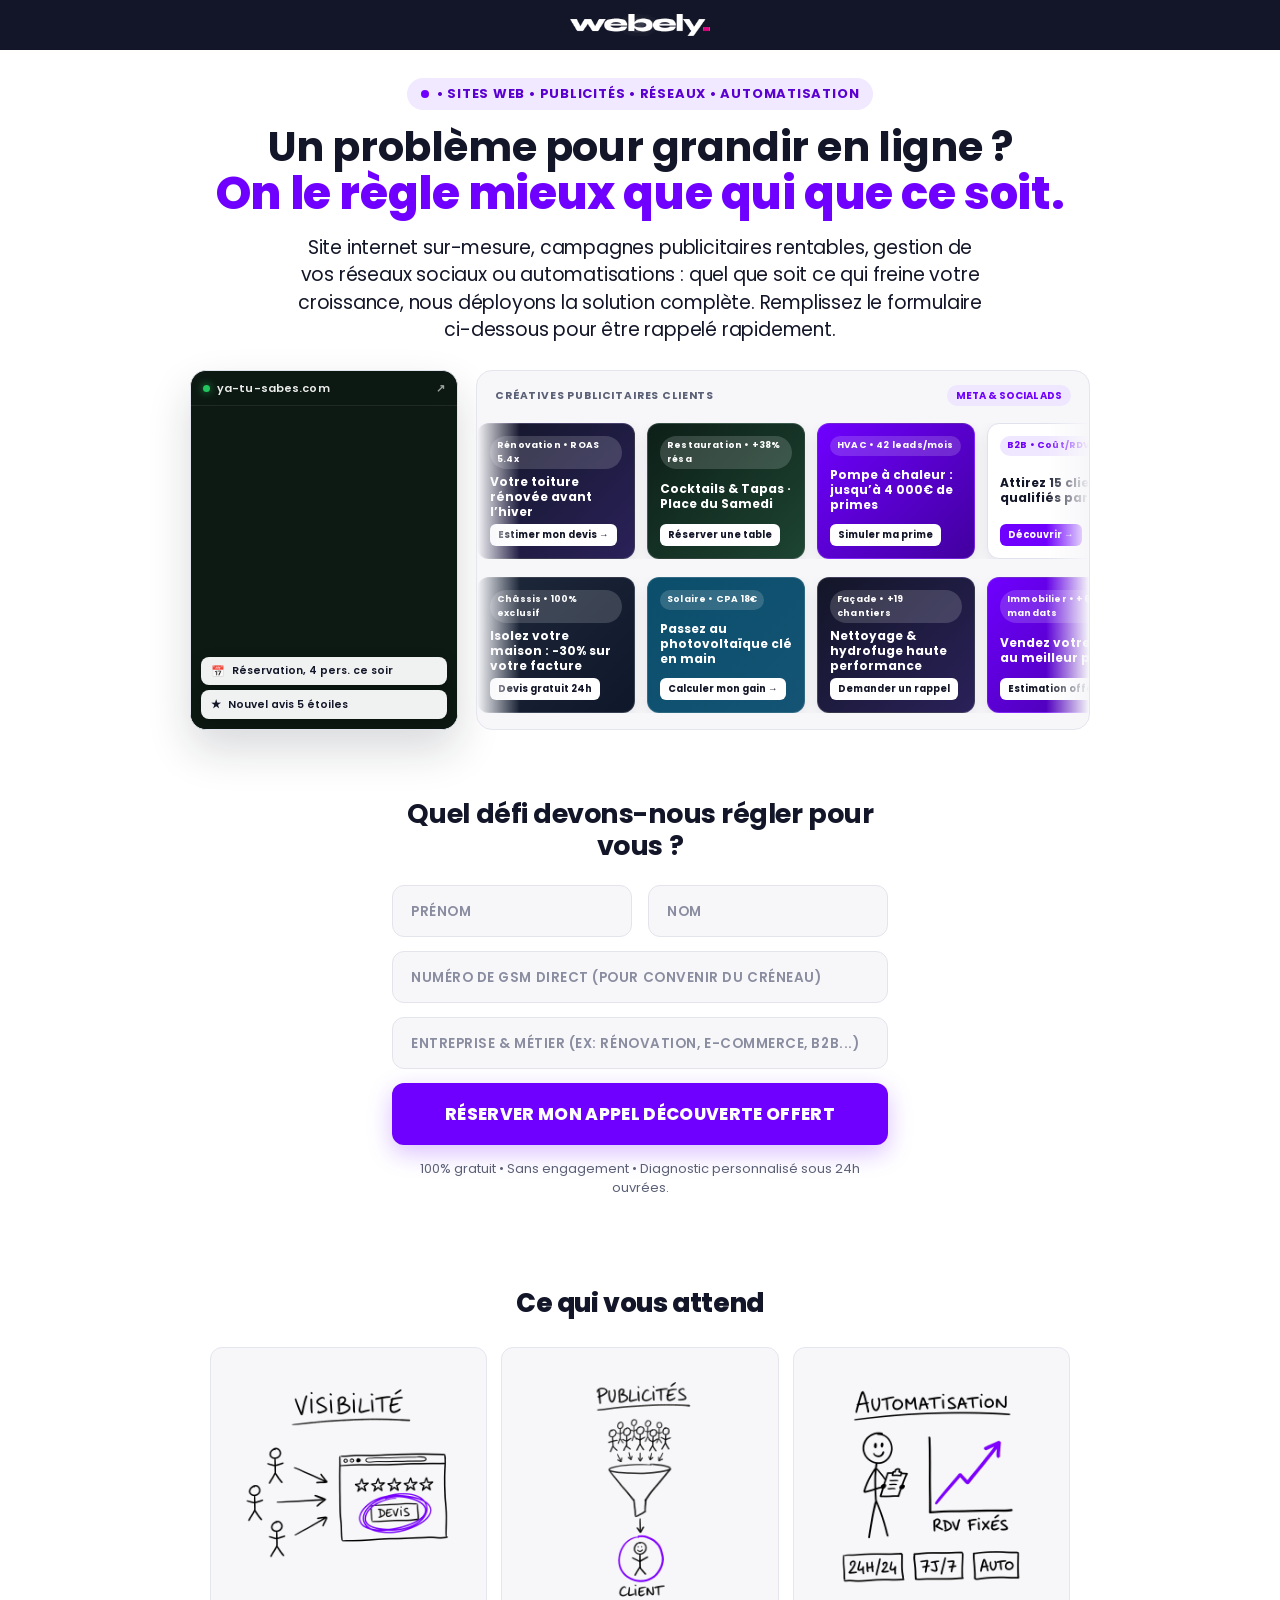
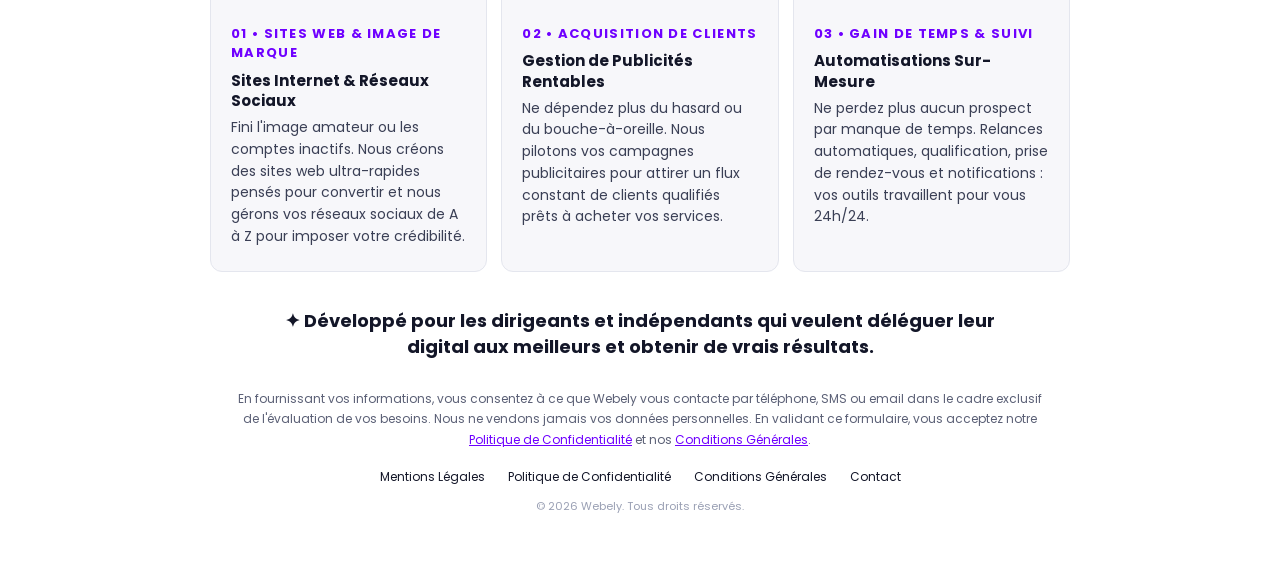
==== commit d4f25f79: "feat: integration en direct de ya-tu-sabes.com dans le widget hero" ====
--- a/website/index.html
+++ b/website/index.html
@@ -52,66 +52,21 @@
            ================================================================== -->
       <div class="wb-hero-showcase" id="hero-showcase">
 
-        <!-- GAUCHE : Widget Site Web défilant (ya-tu-sabes.com) inspiré de cliik.io -->
-        <a href="https://www.ya-tu-sabes.com/" target="_blank" rel="noopener noreferrer" class="wb-site-widget" aria-label="Voir le site client ya-tu-sabes.com">
-          <div class="wb-site-topbar">
+        <!-- GAUCHE : Widget Site Web réel en direct (ya-tu-sabes.com) inspiré de cliik.io -->
+        <div class="wb-site-widget" aria-label="Aperçu en direct du site client ya-tu-sabes.com">
+          <a href="https://www.ya-tu-sabes.com/" target="_blank" rel="noopener noreferrer" class="wb-site-topbar">
             <span class="wb-live-dot"></span>
             <span>ya-tu-sabes.com</span>
             <span class="wb-site-ext">↗</span>
-          </div>
+          </a>
 
           <div class="wb-site-viewport">
-            <div class="wb-site-scroll-track">
-              <!-- Section 1 : Hero ya-tu-sabes.com -->
-              <div class="yts-hero-block">
-                <img src="assets/yts-hero.jpg" alt="Ya Tu Sabes Bruxelles" class="yts-hero-bg" />
-                <div class="yts-hero-overlay"></div>
-                <div class="yts-nav-mini">
-                  <span class="yts-logo-mini">YTS</span>
-                  <span class="yts-btn-mini">RÉSERVER</span>
-                </div>
-                <div class="yts-hero-center">
-                  <div class="yts-title-main">YA TÚ SABES</div>
-                  <div class="yts-sub-main">cocktails · tapas · ambiance</div>
-                  <div class="yts-cta-gold">RÉSERVER UNE TABLE</div>
-                  <div class="yts-cta-outline">VOIR LE MENU</div>
-                </div>
-              </div>
-
-              <!-- Section 2 : Concept & Stats (milieu du site) -->
-              <div class="yts-mid-block">
-                <div class="yts-kicker">LE CONCEPT</div>
-                <div class="yts-h2">L’âme dominicaine au cœur de Bruxelles</div>
-                <p class="yts-p">Place du Samedi 12 · Cocktails signature, tapas généreuses et ambiance latine festive jusqu’à 01h.</p>
-                <div class="yts-stats-grid">
-                  <div class="yts-stat">
-                    <strong>4.9 ★</strong>
-                    <span>Avis Google</span>
-                  </div>
-                  <div class="yts-stat">
-                    <strong>17h–01h</strong>
-                    <span>Mar → Dim</span>
-                  </div>
-                </div>
-              </div>
-
-              <!-- Section 3 : La Carte Signature -->
-              <div class="yts-carte-block">
-                <div class="yts-kicker">LA CARTE SIGNATURE</div>
-                <div class="yts-menu-item">
-                  <span>Mojito Maracuyá</span>
-                  <span class="yts-price">12€</span>
-                </div>
-                <div class="yts-menu-item">
-                  <span>Empanadas Dominicaines</span>
-                  <span class="yts-price">9€</span>
-                </div>
-                <div class="yts-menu-item">
-                  <span>Plátanos Maduros</span>
-                  <span class="yts-price">8€</span>
-                </div>
-              </div>
-            </div>
+            <iframe
+              src="https://www.ya-tu-sabes.com/"
+              title="Ya Tu Sabes — Site client Webely"
+              class="wb-site-iframe"
+              loading="lazy"
+            ></iframe>
           </div>
 
           <!-- Micro-pilules flottantes style cliik.io -->
@@ -125,7 +80,7 @@
               <span>Nouvel avis 5 étoiles</span>
             </div>
           </div>
-        </a>
+        </div>
 
         <!-- DROITE : Double Carrousel Publicitaire inspiré de heydigital.co -->
         <div class="wb-ads-stage" aria-label="Créatives publicitaires clients">
--- a/website/styles.css
+++ b/website/styles.css
@@ -168,13 +168,18 @@
   align-items: center;
   gap: 7px;
   padding: 9px 12px;
-  background: rgba(13, 25, 19, 0.92);
+  background: rgba(13, 25, 19, 0.96);
   backdrop-filter: blur(8px);
   border-bottom: 1px solid rgba(255, 255, 255, 0.08);
   font-size: 11px;
   font-weight: 600;
-  color: rgba(255, 255, 255, 0.9);
+  color: rgba(255, 255, 255, 0.92);
   letter-spacing: 0.01em;
+  text-decoration: none;
+}
+
+.wb-site-topbar:hover {
+  color: #fff;
 }
 
 .wb-live-dot {
@@ -196,6 +201,14 @@
   position: relative;
   flex: 1;
   overflow: hidden;
+  background: #0d1913;
+}
+
+.wb-site-iframe {
+  width: 100%;
+  height: 100%;
+  border: 0;
+  display: block;
   background: #0d1913;
 }
 
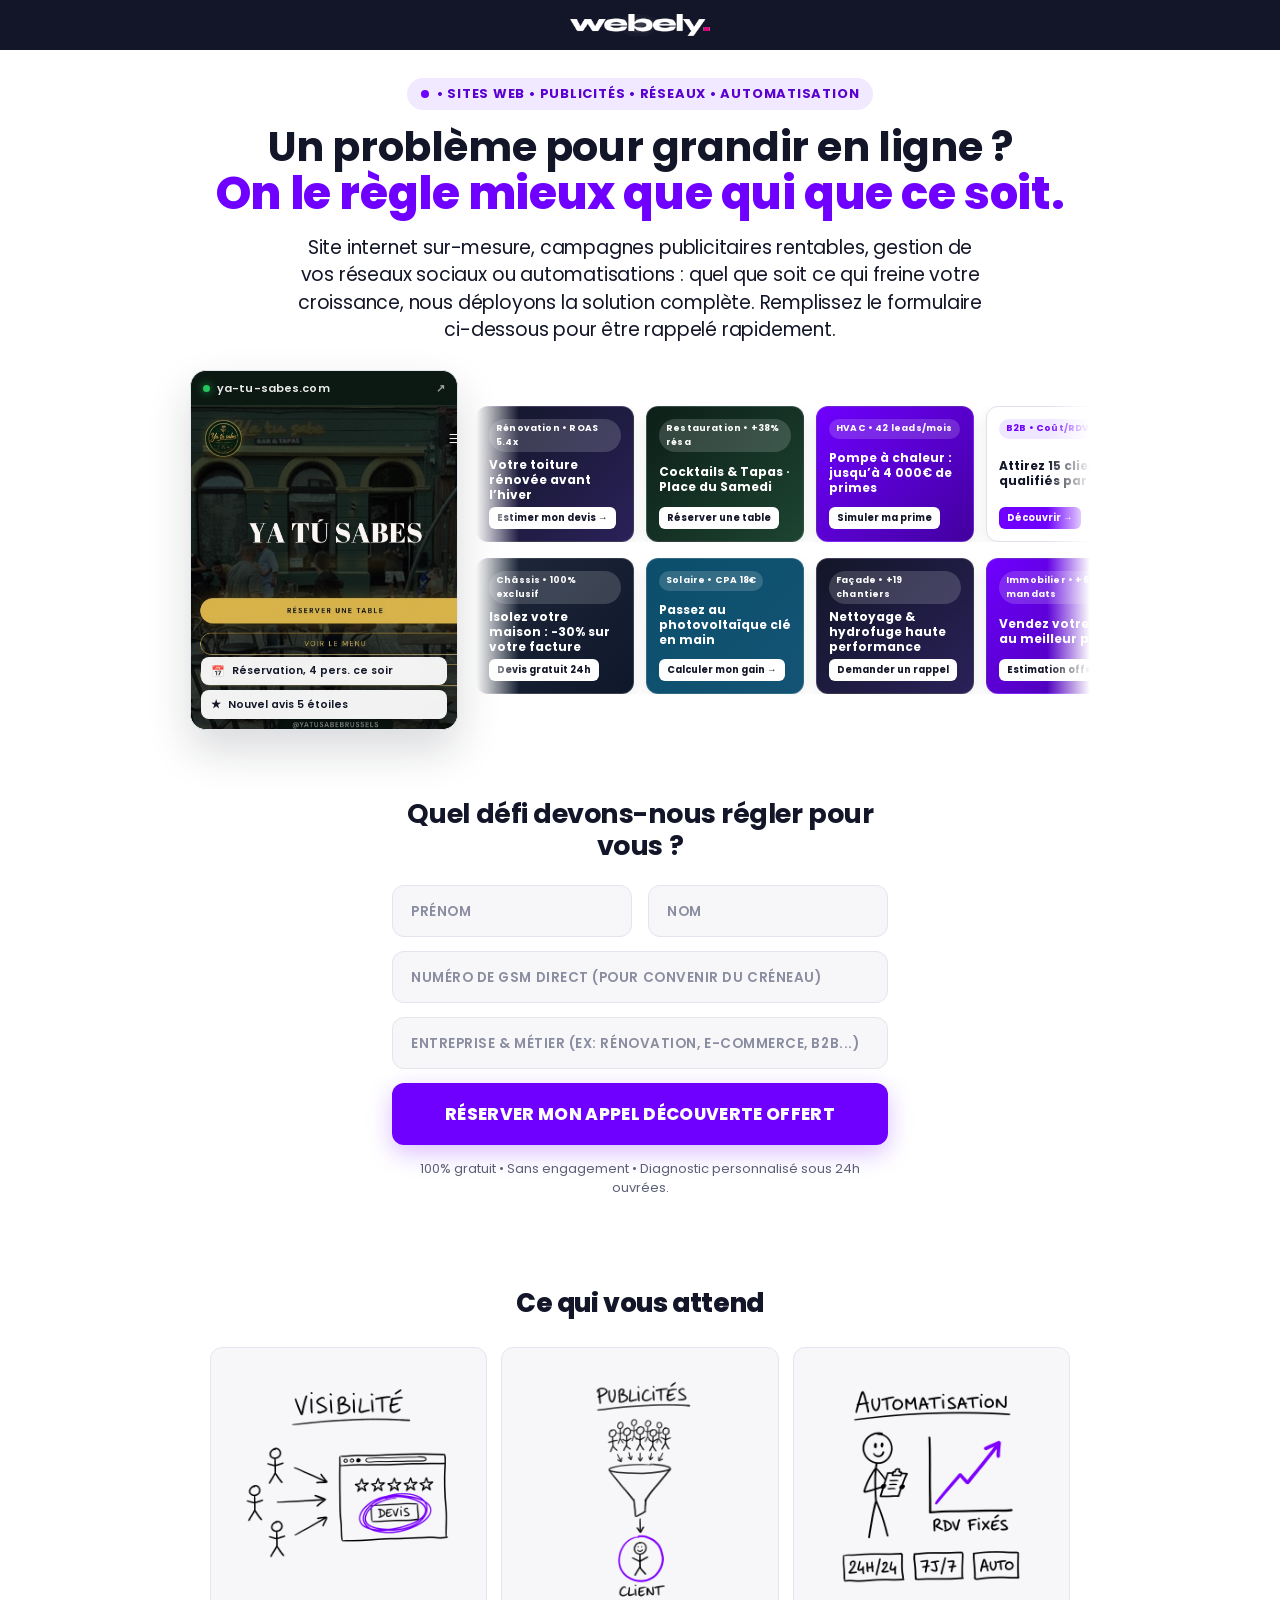
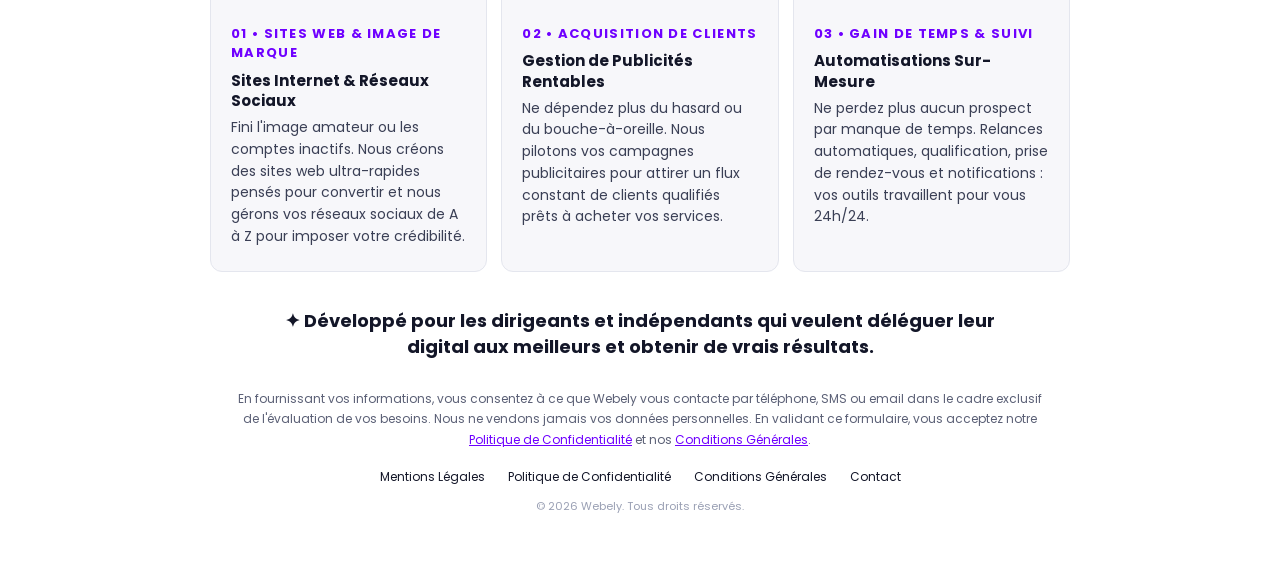
==== commit 2a5ab010: "feat: vrai rendu defilant ya-tu-sabes.com + carrousel pubs epure sans bordures ni titre" ====
--- a/website/index.html
+++ b/website/index.html
@@ -61,12 +61,11 @@
           </a>
 
           <div class="wb-site-viewport">
-            <iframe
-              src="https://www.ya-tu-sabes.com/"
-              title="Ya Tu Sabes — Site client Webely"
-              class="wb-site-iframe"
-              loading="lazy"
-            ></iframe>
+            <img
+              src="assets/ya-tu-sabes-scroll.jpg"
+              alt="Aperçu défilant du site ya-tu-sabes.com"
+              class="wb-site-scroll-img"
+            />
           </div>
 
           <!-- Micro-pilules flottantes style cliik.io -->
@@ -84,11 +83,6 @@
 
         <!-- DROITE : Double Carrousel Publicitaire inspiré de heydigital.co -->
         <div class="wb-ads-stage" aria-label="Créatives publicitaires clients">
-          <div class="wb-ads-header">
-            <span class="wb-ads-label">CRÉATIVES PUBLICITAIRES CLIENTS</span>
-            <span class="wb-ads-badge">META &amp; SOCIAL ADS</span>
-          </div>
-
           <!-- Ligne du haut : défilement de GAUCHE à DROITE -->
           <div class="wb-marquee-row">
             <div class="wb-marquee-track is-ltr">
--- a/website/styles.css
+++ b/website/styles.css
@@ -157,7 +157,7 @@
   box-shadow: 0 24px 52px rgba(19, 22, 40, 0.22);
 }
 
-.wb-site-widget:hover .wb-site-scroll-track {
+.wb-site-widget:hover .wb-site-scroll-img {
   animation-play-state: paused;
 }
 
@@ -204,24 +204,17 @@
   background: #0d1913;
 }
 
-.wb-site-iframe {
+.wb-site-scroll-img {
   width: 100%;
-  height: 100%;
-  border: 0;
+  height: auto;
   display: block;
-  background: #0d1913;
-}
-
-.wb-site-scroll-track {
-  display: flex;
-  flex-direction: column;
   will-change: transform;
-  animation: wbSiteScroll 15s ease-in-out infinite;
+  animation: wbSiteScroll 14s ease-in-out infinite;
 }
 
 @keyframes wbSiteScroll {
-  0%, 12% { transform: translateY(0); }
-  45%, 60% { transform: translateY(-54%); }
+  0%, 10% { transform: translateY(0); }
+  45%, 60% { transform: translateY(-68%); }
   90%, 100% { transform: translateY(0); }
 }
 
@@ -432,13 +425,14 @@
 .wb-ads-stage {
   position: relative;
   height: 360px;
-  background: #f7f7fa;
-  border: 1px solid #e4e6ee;
-  border-radius: 16px;
-  padding: 14px 0 16px;
+  background: transparent;
+  border: none;
+  border-radius: 0;
+  padding: 12px 0;
   display: flex;
   flex-direction: column;
-  justify-content: space-between;
+  justify-content: center;
+  gap: 16px;
   overflow: hidden;
   min-width: 0;
 }
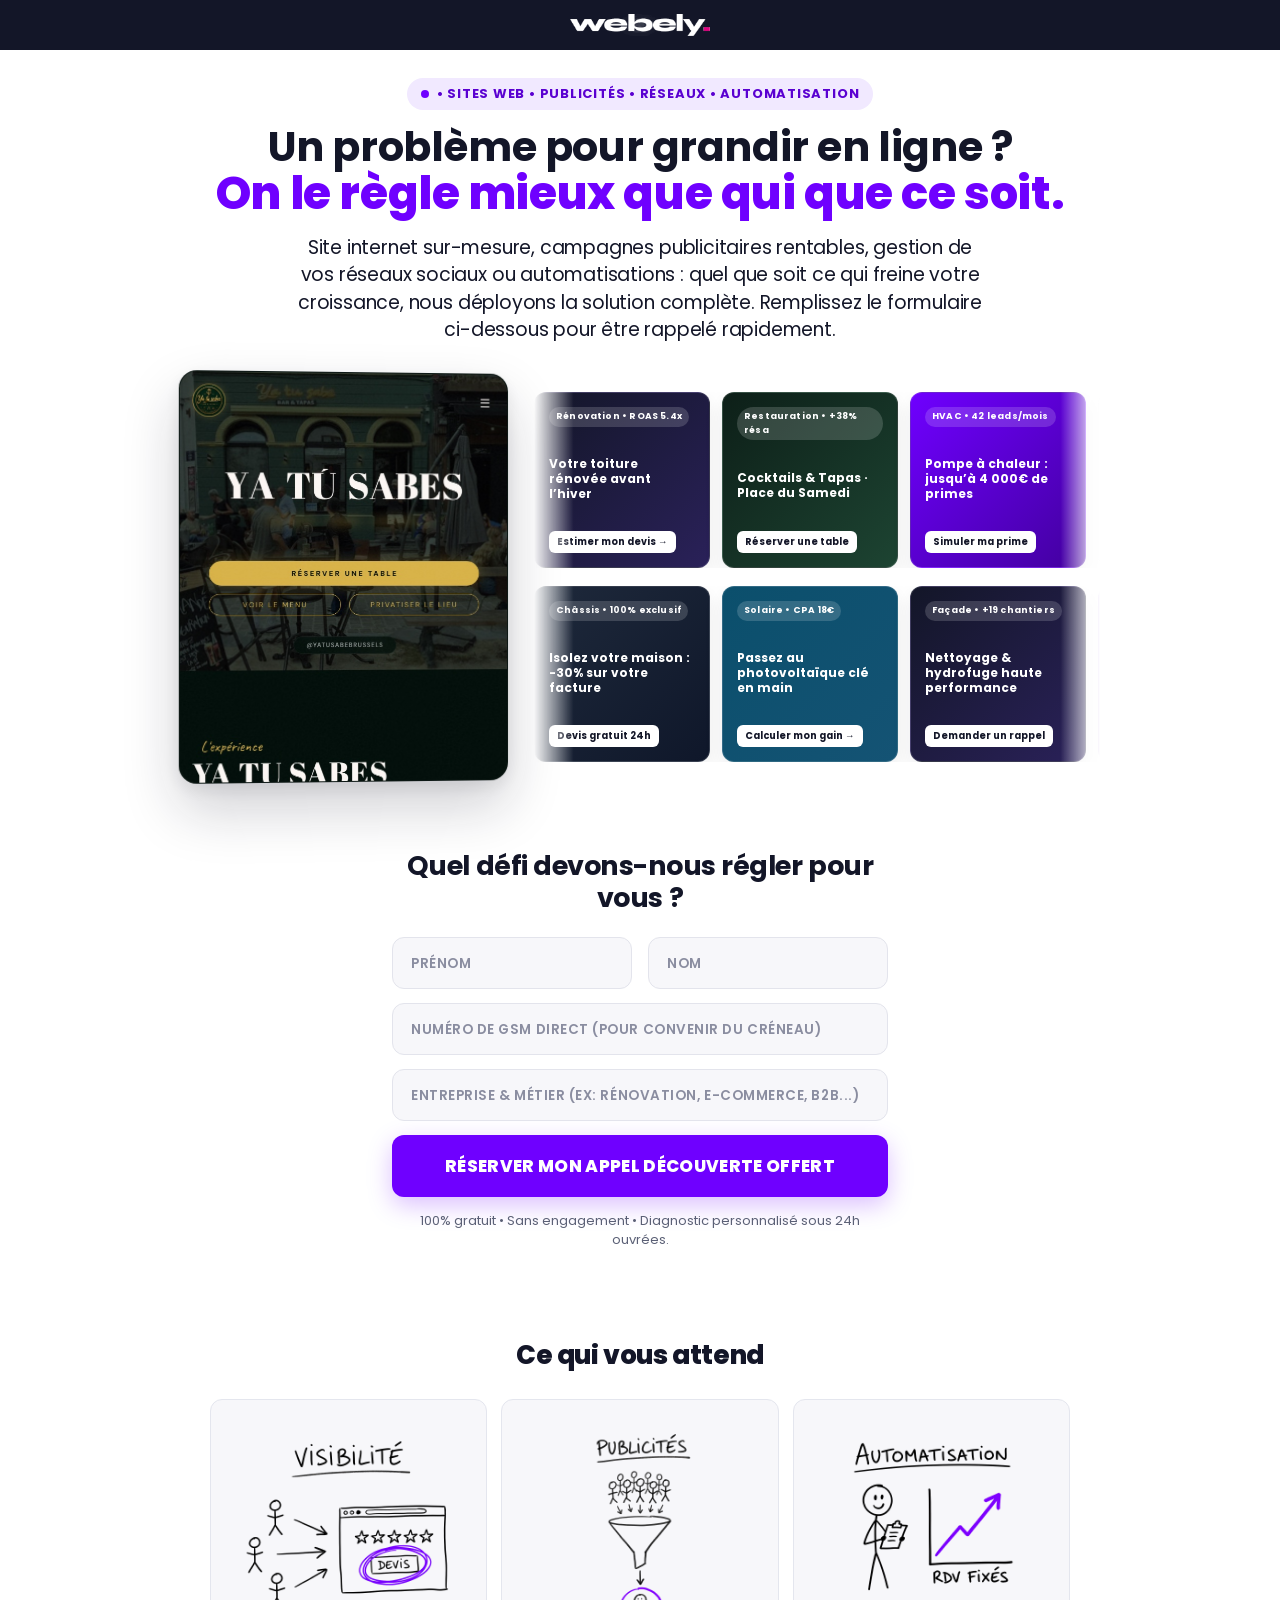
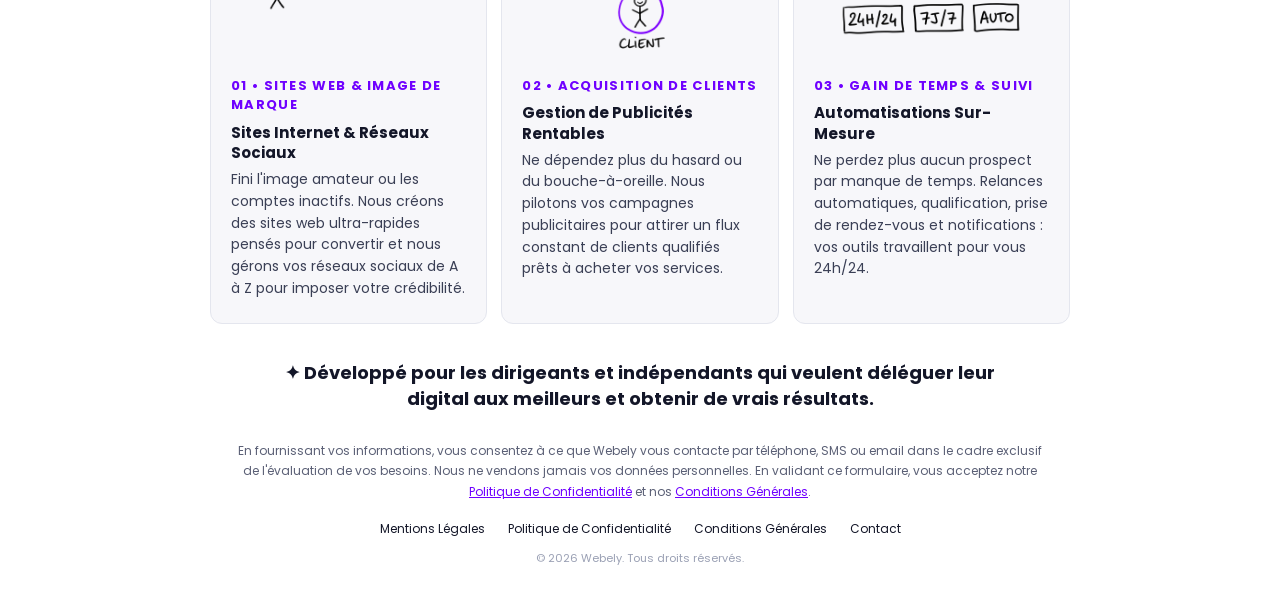
==== commit ee4137cc: "feat: widget site web cliik.io epure sans barre/pilules + preview ya-tu-sabes.com net" ====
--- a/website/index.html
+++ b/website/index.html
@@ -52,14 +52,8 @@
            ================================================================== -->
       <div class="wb-hero-showcase" id="hero-showcase">
 
-        <!-- GAUCHE : Widget Site Web réel en direct (ya-tu-sabes.com) inspiré de cliik.io -->
-        <div class="wb-site-widget" aria-label="Aperçu en direct du site client ya-tu-sabes.com">
-          <a href="https://www.ya-tu-sabes.com/" target="_blank" rel="noopener noreferrer" class="wb-site-topbar">
-            <span class="wb-live-dot"></span>
-            <span>ya-tu-sabes.com</span>
-            <span class="wb-site-ext">↗</span>
-          </a>
-
+        <!-- GAUCHE : Widget Site Web réel défilant (ya-tu-sabes.com) inspiré de cliik.io -->
+        <a href="https://www.ya-tu-sabes.com/" target="_blank" rel="noopener noreferrer" class="wb-site-widget" aria-label="Voir le site client ya-tu-sabes.com">
           <div class="wb-site-viewport">
             <img
               src="assets/ya-tu-sabes-scroll.jpg"
@@ -67,19 +61,7 @@
               class="wb-site-scroll-img"
             />
           </div>
-
-          <!-- Micro-pilules flottantes style cliik.io -->
-          <div class="wb-float-pills">
-            <div class="wb-pill-notif">
-              <span class="wb-pill-ico">📅</span>
-              <span>Réservation, 4 pers. ce soir</span>
-            </div>
-            <div class="wb-pill-notif">
-              <span class="wb-pill-ico">★</span>
-              <span>Nouvel avis 5 étoiles</span>
-            </div>
-          </div>
-        </div>
+        </a>
 
         <!-- DROITE : Double Carrousel Publicitaire inspiré de heydigital.co -->
         <div class="wb-ads-stage" aria-label="Créatives publicitaires clients">
--- a/website/styles.css
+++ b/website/styles.css
@@ -128,78 +128,43 @@
    ========================================================================== */
 .wb-hero-showcase {
   display: grid;
-  grid-template-columns: 268px 1fr;
-  gap: 18px;
-  max-width: 900px;
-  margin: 26px auto 0;
-  align-items: stretch;
+  grid-template-columns: 330px 1fr;
+  gap: 24px;
+  max-width: 960px;
+  margin: 28px auto 0;
+  align-items: center;
   text-align: left;
 }
 
 /* --- Left: Scrolling Website Widget (ya-tu-sabes.com) --- */
 .wb-site-widget {
   position: relative;
-  display: flex;
-  flex-direction: column;
-  height: 360px;
-  border-radius: 16px;
+  display: block;
+  width: 100%;
+  height: 410px;
+  border-radius: 18px;
   background: #0d1913;
-  border: 1px solid #e2e4ee;
-  box-shadow: 0 20px 44px rgba(19, 22, 40, 0.16);
+  border: 1px solid rgba(19, 22, 40, 0.08);
+  box-shadow: 0 26px 56px rgba(19, 22, 40, 0.2), 0 6px 18px rgba(19, 22, 40, 0.08);
   overflow: hidden;
   text-decoration: none;
-  color: #fff;
-  transition: transform 0.25s ease, box-shadow 0.25s ease;
+  transform: perspective(1200px) rotateY(4deg);
+  transition: transform 0.35s cubic-bezier(0.16, 1, 0.3, 1), box-shadow 0.35s ease;
 }
 
 .wb-site-widget:hover {
-  transform: translateY(-3px);
-  box-shadow: 0 24px 52px rgba(19, 22, 40, 0.22);
+  transform: perspective(1200px) rotateY(0deg) translateY(-4px);
+  box-shadow: 0 32px 68px rgba(19, 22, 40, 0.24), 0 8px 22px rgba(19, 22, 40, 0.1);
 }
 
 .wb-site-widget:hover .wb-site-scroll-img {
   animation-play-state: paused;
 }
 
-.wb-site-topbar {
-  position: relative;
-  z-index: 3;
-  display: flex;
-  align-items: center;
-  gap: 7px;
-  padding: 9px 12px;
-  background: rgba(13, 25, 19, 0.96);
-  backdrop-filter: blur(8px);
-  border-bottom: 1px solid rgba(255, 255, 255, 0.08);
-  font-size: 11px;
-  font-weight: 600;
-  color: rgba(255, 255, 255, 0.92);
-  letter-spacing: 0.01em;
-  text-decoration: none;
-}
-
-.wb-site-topbar:hover {
-  color: #fff;
-}
-
-.wb-live-dot {
-  width: 7px;
-  height: 7px;
-  border-radius: 50%;
-  background: #22c55e;
-  box-shadow: 0 0 8px rgba(34, 197, 94, 0.8);
-  flex-shrink: 0;
-}
-
-.wb-site-ext {
-  margin-left: auto;
-  font-size: 11px;
-  opacity: 0.65;
-}
-
 .wb-site-viewport {
   position: relative;
-  flex: 1;
+  width: 100%;
+  height: 100%;
   overflow: hidden;
   background: #0d1913;
 }
@@ -214,7 +179,7 @@
 
 @keyframes wbSiteScroll {
   0%, 10% { transform: translateY(0); }
-  45%, 60% { transform: translateY(-68%); }
+  45%, 60% { transform: translateY(-62%); }
   90%, 100% { transform: translateY(0); }
 }
 
@@ -424,15 +389,15 @@
 /* --- Right: Dual-Row Ad Creative Marquee (heydigital.co style) --- */
 .wb-ads-stage {
   position: relative;
-  height: 360px;
+  height: 410px;
   background: transparent;
   border: none;
   border-radius: 0;
-  padding: 12px 0;
+  padding: 8px 0;
   display: flex;
   flex-direction: column;
   justify-content: center;
-  gap: 16px;
+  gap: 18px;
   overflow: hidden;
   min-width: 0;
 }
@@ -500,15 +465,15 @@
 }
 
 .wb-ad-card {
-  width: 158px;
-  height: 136px;
+  width: 176px;
+  height: 176px;
   border-radius: 12px;
-  padding: 12px;
+  padding: 14px;
   display: flex;
   flex-direction: column;
   justify-content: space-between;
   flex-shrink: 0;
-  box-shadow: 0 6px 16px rgba(19, 22, 40, 0.08);
+  box-shadow: 0 8px 20px rgba(19, 22, 40, 0.08);
   border: 1px solid rgba(255, 255, 255, 0.14);
   overflow: hidden;
 }
@@ -1003,23 +968,27 @@
   }
   .wb-hero-showcase {
     grid-template-columns: 1fr;
-    gap: 14px;
-    margin-top: 20px;
+    gap: 18px;
+    margin-top: 22px;
   }
   .wb-site-widget {
-    max-width: 280px;
+    max-width: 310px;
     width: 100%;
-    height: 320px;
+    height: 380px;
     margin: 0 auto;
+    transform: none;
+  }
+  .wb-site-widget:hover {
+    transform: translateY(-2px);
   }
   .wb-ads-stage {
     height: auto;
-    padding: 12px 0 14px;
-    gap: 10px;
+    padding: 8px 0;
+    gap: 12px;
   }
   .wb-ad-card {
-    width: 132px;
-    height: 116px;
+    width: 136px;
+    height: 136px;
     padding: 10px;
   }
   .wb-ad-headline {
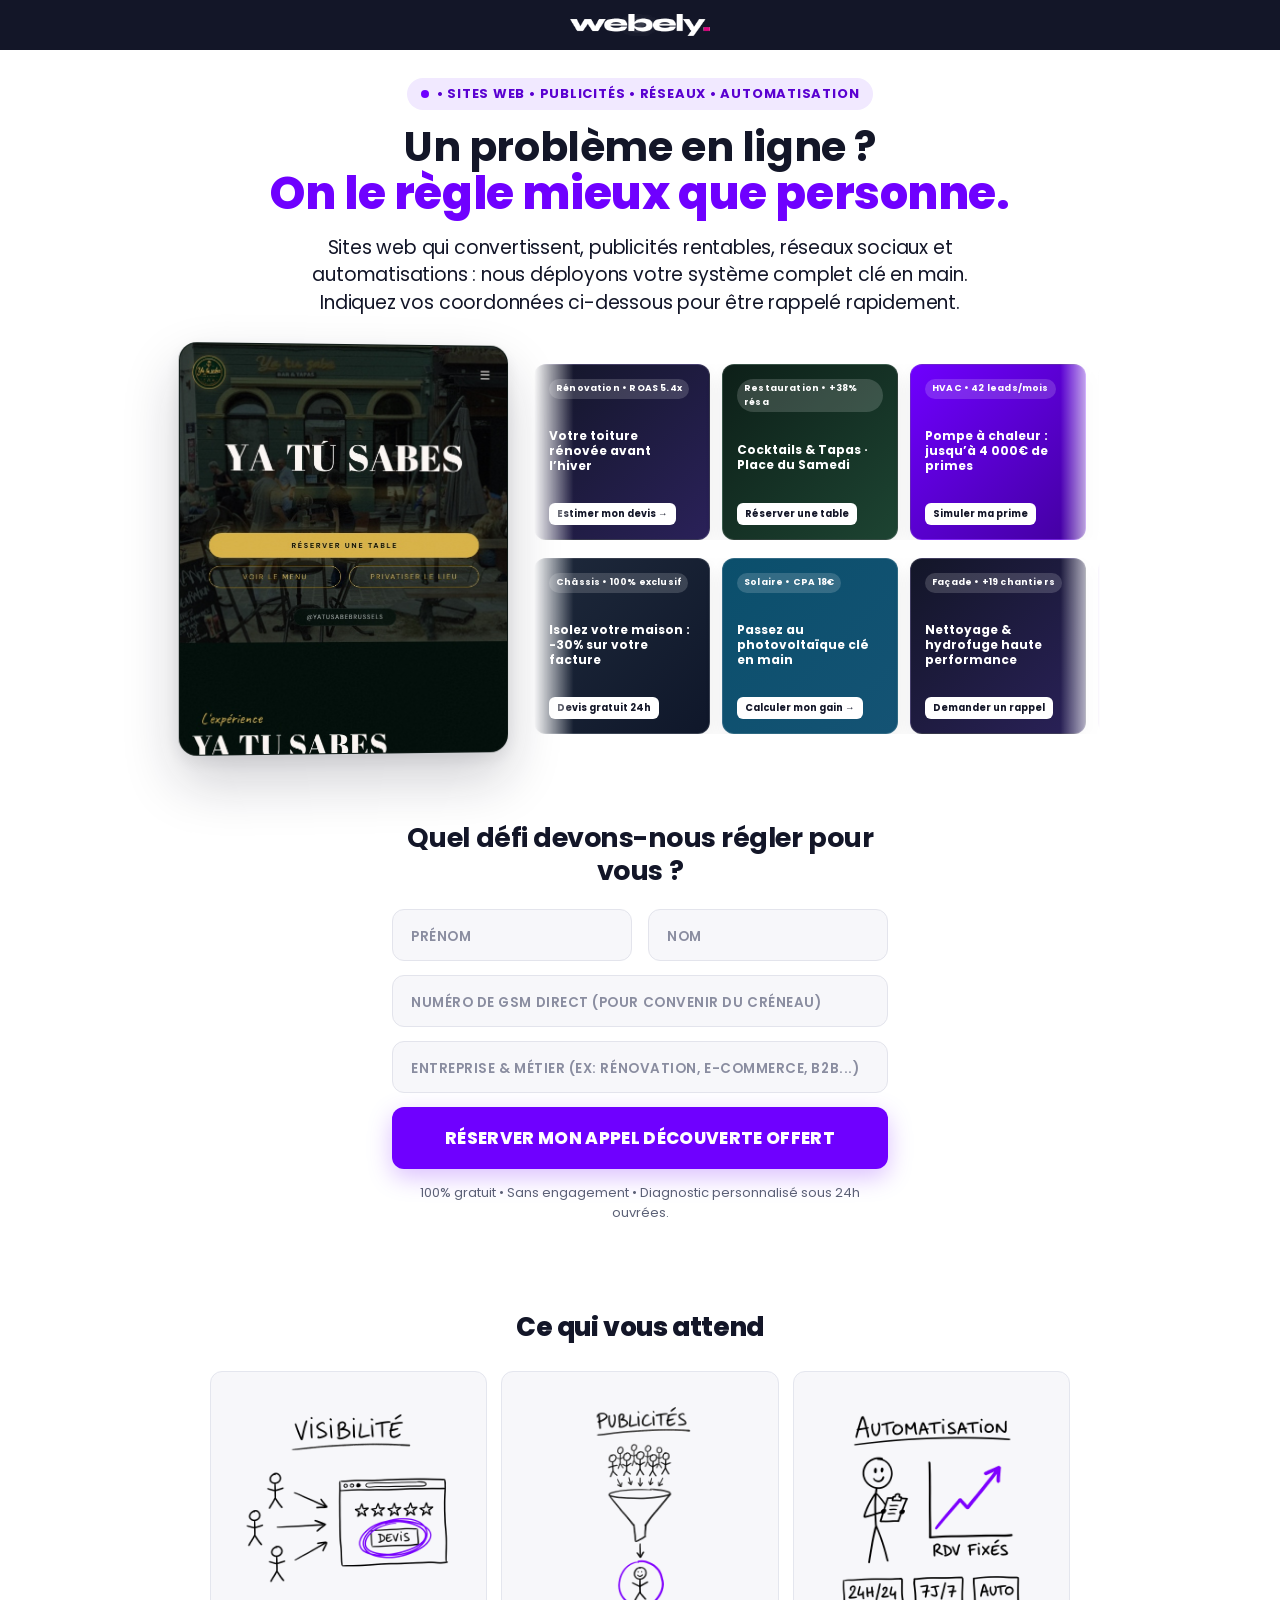
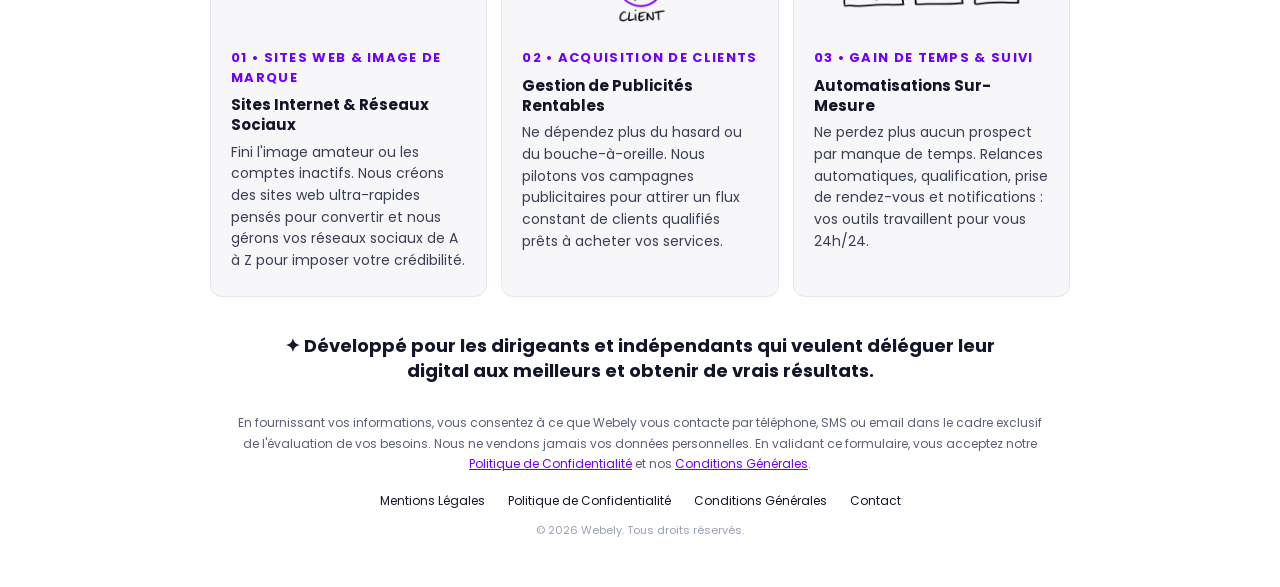
==== commit 80b466f6: "feat: titre et sous-titre plus percutants + scroll immediat du site ya-tu-sabes" ====
--- a/website/index.html
+++ b/website/index.html
@@ -38,13 +38,13 @@
 
       <!-- Main Headline (h1-dsdasd + rm-h1-em) -->
       <h1 class="h1-dsdasd">
-        Un problème pour grandir en ligne ? <br />
-        <span class="rm-h1-em">On le règle mieux que qui que ce soit.</span>
+        Un problème en ligne ? <br />
+        <span class="rm-h1-em">On le règle mieux que personne.</span>
       </h1>
 
       <!-- Subtitle Copy (rm-h1-copy) -->
       <h2 class="rm-h1-copy">
-        Site internet sur-mesure, campagnes publicitaires rentables, gestion de vos réseaux sociaux ou automatisations : quel que soit ce qui freine votre croissance, nous déployons la solution complète. Remplissez le formulaire ci-dessous pour être rappelé rapidement.
+        Sites web qui convertissent, publicités rentables, réseaux sociaux et automatisations : nous déployons votre système complet clé en main. Indiquez vos coordonnées ci-dessous pour être rappelé rapidement.
       </h2>
 
       <!-- ==================================================================
--- a/website/styles.css
+++ b/website/styles.css
@@ -174,13 +174,13 @@
   height: auto;
   display: block;
   will-change: transform;
-  animation: wbSiteScroll 14s ease-in-out infinite;
+  animation: wbSiteScroll 12s ease-in-out infinite;
 }
 
 @keyframes wbSiteScroll {
-  0%, 10% { transform: translateY(0); }
-  45%, 60% { transform: translateY(-62%); }
-  90%, 100% { transform: translateY(0); }
+  0% { transform: translateY(0); }
+  42%, 54% { transform: translateY(-62%); }
+  94%, 100% { transform: translateY(0); }
 }
 
 /* Ya Tu Sabes internal miniature sections */
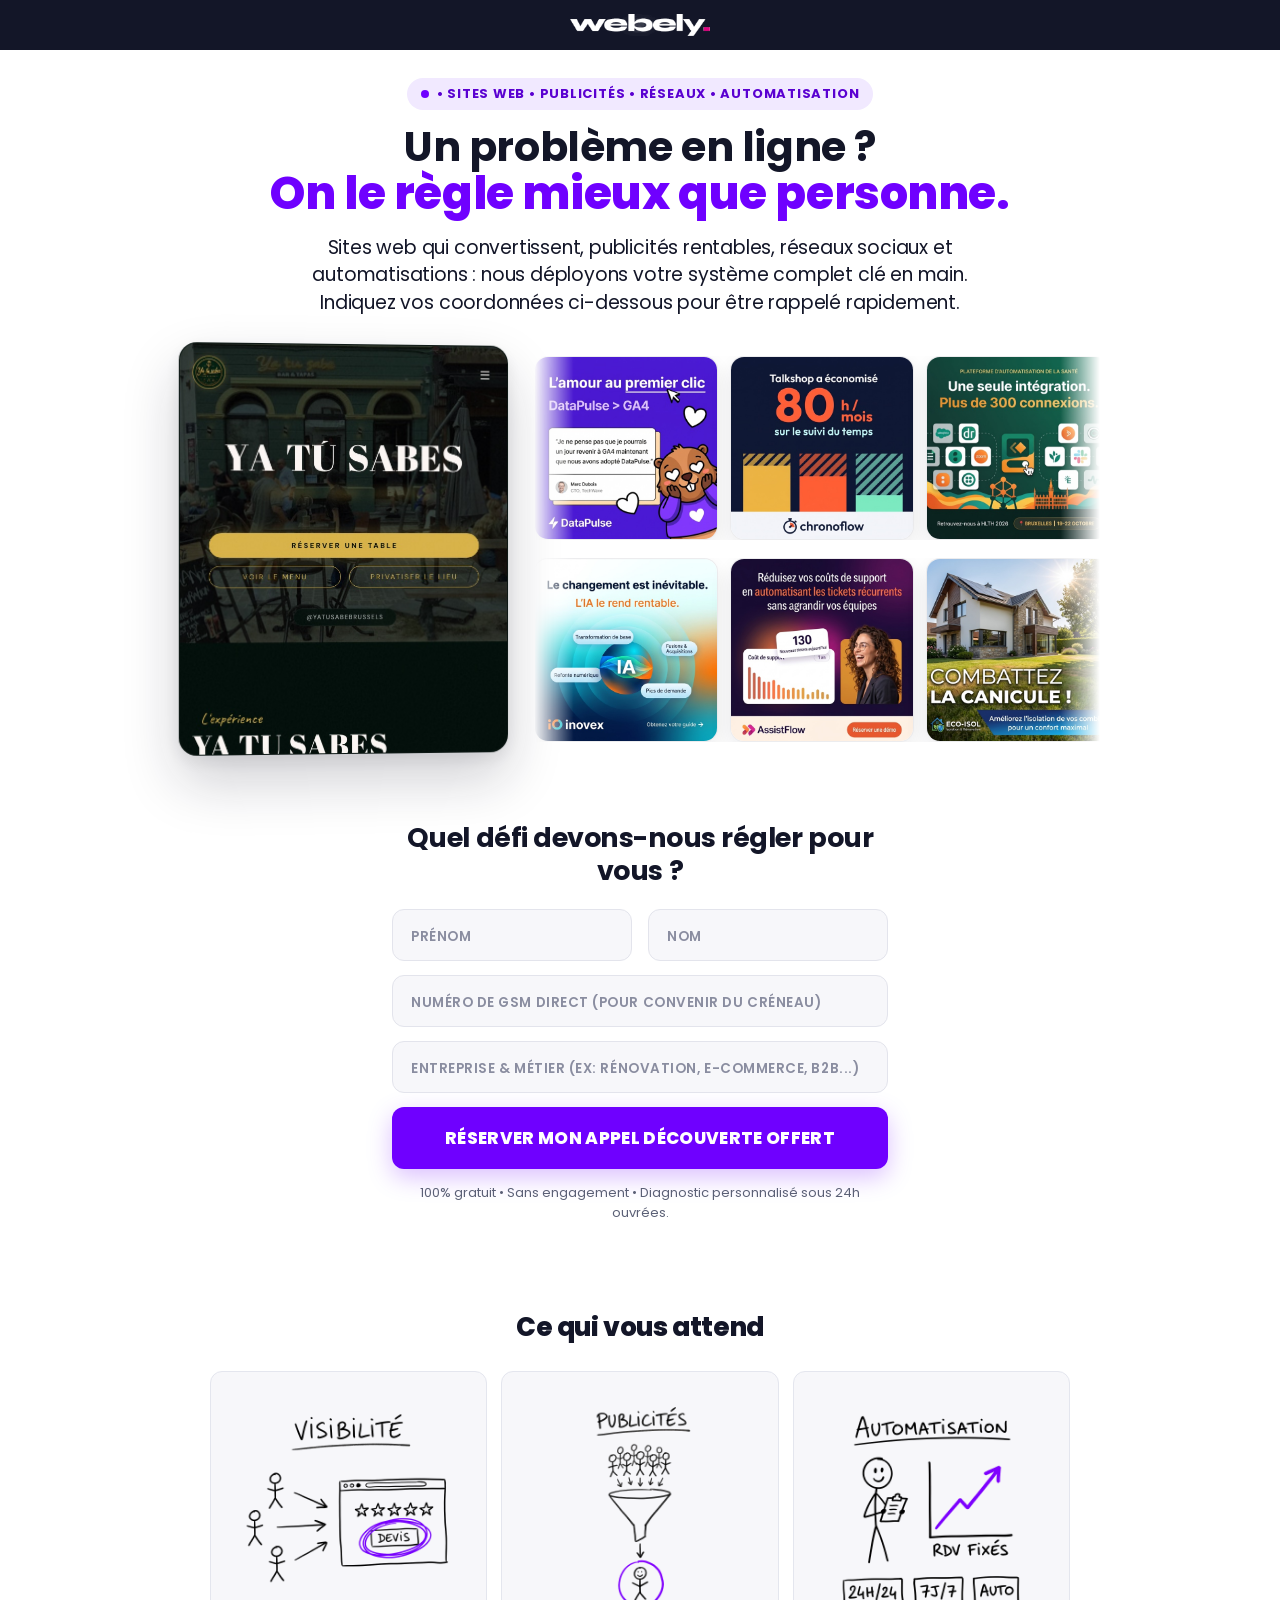
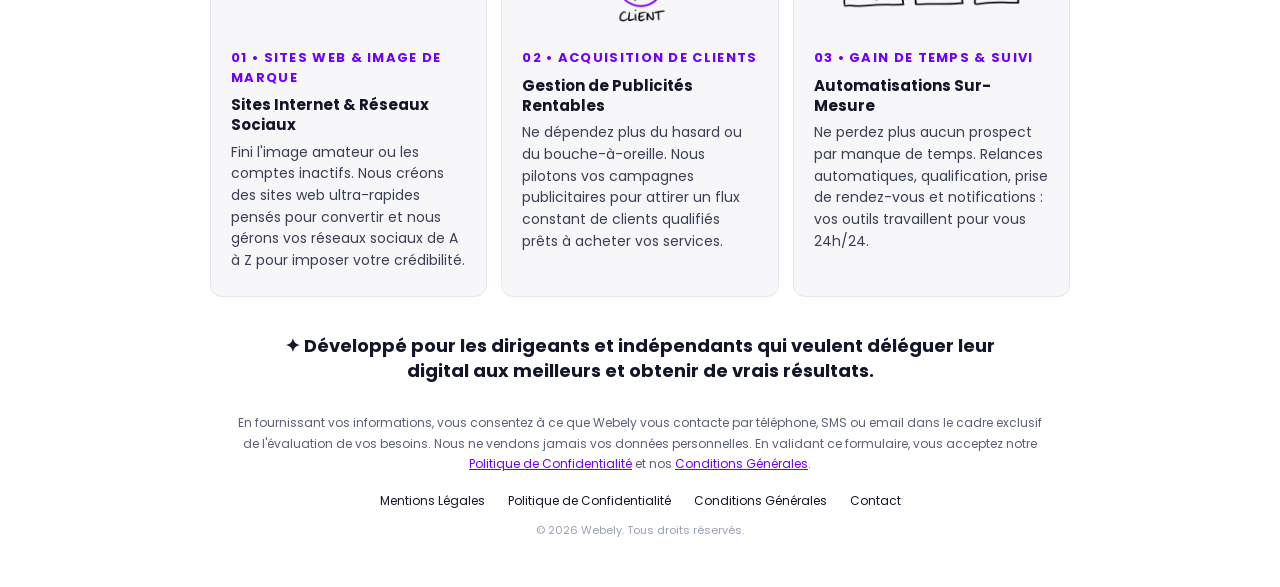
==== commit abb81925: "feat: integration des 12 creatives publicitaires clients optimisees dans le double carrousel" ====
--- a/website/index.html
+++ b/website/index.html
@@ -65,97 +65,41 @@
 
         <!-- DROITE : Double Carrousel Publicitaire inspiré de heydigital.co -->
         <div class="wb-ads-stage" aria-label="Créatives publicitaires clients">
-          <!-- Ligne du haut : défilement de GAUCHE à DROITE -->
+          <!-- Ligne du haut : défilement de GAUCHE à DROITE (Pubs 1 à 6) -->
           <div class="wb-marquee-row">
             <div class="wb-marquee-track is-ltr">
-              <div class="wb-ad-card ad-style-1" data-ad-slot="1">
-                <div class="wb-ad-tag">Rénovation • ROAS 5.4x</div>
-                <div class="wb-ad-headline">Votre toiture rénovée avant l’hiver</div>
-                <div class="wb-ad-cta">Estimer mon devis →</div>
-              </div>
-              <div class="wb-ad-card ad-style-2" data-ad-slot="2">
-                <div class="wb-ad-tag">Restauration • +38% résa</div>
-                <div class="wb-ad-headline">Cocktails &amp; Tapas · Place du Samedi</div>
-                <div class="wb-ad-cta">Réserver une table</div>
-              </div>
-              <div class="wb-ad-card ad-style-3" data-ad-slot="3">
-                <div class="wb-ad-tag">HVAC • 42 leads/mois</div>
-                <div class="wb-ad-headline">Pompe à chaleur : jusqu’à 4 000€ de primes</div>
-                <div class="wb-ad-cta">Simuler ma prime</div>
-              </div>
-              <div class="wb-ad-card ad-style-4" data-ad-slot="4">
-                <div class="wb-ad-tag">B2B • Coût/RDV -44%</div>
-                <div class="wb-ad-headline">Attirez 15 clients qualifiés par mois</div>
-                <div class="wb-ad-cta">Découvrir →</div>
-              </div>
+              <div class="wb-ad-card"><img src="assets/ads/ad-01.jpg" alt="Créative publicitaire client 1" loading="eager" /></div>
+              <div class="wb-ad-card"><img src="assets/ads/ad-02.jpg" alt="Créative publicitaire client 2" loading="eager" /></div>
+              <div class="wb-ad-card"><img src="assets/ads/ad-03.jpg" alt="Créative publicitaire client 3" loading="eager" /></div>
+              <div class="wb-ad-card"><img src="assets/ads/ad-04.jpg" alt="Créative publicitaire client 4" loading="eager" /></div>
+              <div class="wb-ad-card"><img src="assets/ads/ad-05.jpg" alt="Créative publicitaire client 5" loading="eager" /></div>
+              <div class="wb-ad-card"><img src="assets/ads/ad-06.jpg" alt="Créative publicitaire client 6" loading="eager" /></div>
               <!-- Duplication pour boucle infinie fluide -->
-              <div class="wb-ad-card ad-style-1" aria-hidden="true">
-                <div class="wb-ad-tag">Rénovation • ROAS 5.4x</div>
-                <div class="wb-ad-headline">Votre toiture rénovée avant l’hiver</div>
-                <div class="wb-ad-cta">Estimer mon devis →</div>
-              </div>
-              <div class="wb-ad-card ad-style-2" aria-hidden="true">
-                <div class="wb-ad-tag">Restauration • +38% résa</div>
-                <div class="wb-ad-headline">Cocktails &amp; Tapas · Place du Samedi</div>
-                <div class="wb-ad-cta">Réserver une table</div>
-              </div>
-              <div class="wb-ad-card ad-style-3" aria-hidden="true">
-                <div class="wb-ad-tag">HVAC • 42 leads/mois</div>
-                <div class="wb-ad-headline">Pompe à chaleur : jusqu’à 4 000€ de primes</div>
-                <div class="wb-ad-cta">Simuler ma prime</div>
-              </div>
-              <div class="wb-ad-card ad-style-4" aria-hidden="true">
-                <div class="wb-ad-tag">B2B • Coût/RDV -44%</div>
-                <div class="wb-ad-headline">Attirez 15 clients qualifiés par mois</div>
-                <div class="wb-ad-cta">Découvrir →</div>
-              </div>
-            </div>
-          </div>
-
-          <!-- Ligne du bas : défilement de DROITE à GAUCHE -->
+              <div class="wb-ad-card" aria-hidden="true"><img src="assets/ads/ad-01.jpg" alt="" /></div>
+              <div class="wb-ad-card" aria-hidden="true"><img src="assets/ads/ad-02.jpg" alt="" /></div>
+              <div class="wb-ad-card" aria-hidden="true"><img src="assets/ads/ad-03.jpg" alt="" /></div>
+              <div class="wb-ad-card" aria-hidden="true"><img src="assets/ads/ad-04.jpg" alt="" /></div>
+              <div class="wb-ad-card" aria-hidden="true"><img src="assets/ads/ad-05.jpg" alt="" /></div>
+              <div class="wb-ad-card" aria-hidden="true"><img src="assets/ads/ad-06.jpg" alt="" /></div>
+            </div>
+          </div>
+
+          <!-- Ligne du bas : défilement de DROITE à GAUCHE (Pubs 7 à 12) -->
           <div class="wb-marquee-row">
             <div class="wb-marquee-track is-rtl">
-              <div class="wb-ad-card ad-style-5" data-ad-slot="5">
-                <div class="wb-ad-tag">Châssis • 100% exclusif</div>
-                <div class="wb-ad-headline">Isolez votre maison : -30% sur votre facture</div>
-                <div class="wb-ad-cta">Devis gratuit 24h</div>
-              </div>
-              <div class="wb-ad-card ad-style-6" data-ad-slot="6">
-                <div class="wb-ad-tag">Solaire • CPA 18€</div>
-                <div class="wb-ad-headline">Passez au photovoltaïque clé en main</div>
-                <div class="wb-ad-cta">Calculer mon gain →</div>
-              </div>
-              <div class="wb-ad-card ad-style-1" data-ad-slot="7">
-                <div class="wb-ad-tag">Façade • +19 chantiers</div>
-                <div class="wb-ad-headline">Nettoyage &amp; hydrofuge haute performance</div>
-                <div class="wb-ad-cta">Demander un rappel</div>
-              </div>
-              <div class="wb-ad-card ad-style-3" data-ad-slot="8">
-                <div class="wb-ad-tag">Immobilier • +62 mandats</div>
-                <div class="wb-ad-headline">Vendez votre bien au meilleur prix</div>
-                <div class="wb-ad-cta">Estimation offerte</div>
-              </div>
+              <div class="wb-ad-card"><img src="assets/ads/ad-07.jpg" alt="Créative publicitaire client 7" loading="eager" /></div>
+              <div class="wb-ad-card"><img src="assets/ads/ad-08.jpg" alt="Créative publicitaire client 8" loading="eager" /></div>
+              <div class="wb-ad-card"><img src="assets/ads/ad-09.jpg" alt="Créative publicitaire client 9" loading="eager" /></div>
+              <div class="wb-ad-card"><img src="assets/ads/ad-10.jpg" alt="Créative publicitaire client 10" loading="eager" /></div>
+              <div class="wb-ad-card"><img src="assets/ads/ad-11.jpg" alt="Créative publicitaire client 11" loading="eager" /></div>
+              <div class="wb-ad-card"><img src="assets/ads/ad-12.jpg" alt="Créative publicitaire client 12" loading="eager" /></div>
               <!-- Duplication pour boucle infinie fluide -->
-              <div class="wb-ad-card ad-style-5" aria-hidden="true">
-                <div class="wb-ad-tag">Châssis • 100% exclusif</div>
-                <div class="wb-ad-headline">Isolez votre maison : -30% sur votre facture</div>
-                <div class="wb-ad-cta">Devis gratuit 24h</div>
-              </div>
-              <div class="wb-ad-card ad-style-6" aria-hidden="true">
-                <div class="wb-ad-tag">Solaire • CPA 18€</div>
-                <div class="wb-ad-headline">Passez au photovoltaïque clé en main</div>
-                <div class="wb-ad-cta">Calculer mon gain →</div>
-              </div>
-              <div class="wb-ad-card ad-style-1" aria-hidden="true">
-                <div class="wb-ad-tag">Façade • +19 chantiers</div>
-                <div class="wb-ad-headline">Nettoyage &amp; hydrofuge haute performance</div>
-                <div class="wb-ad-cta">Demander un rappel</div>
-              </div>
-              <div class="wb-ad-card ad-style-3" aria-hidden="true">
-                <div class="wb-ad-tag">Immobilier • +62 mandats</div>
-                <div class="wb-ad-headline">Vendez votre bien au meilleur prix</div>
-                <div class="wb-ad-cta">Estimation offerte</div>
-              </div>
+              <div class="wb-ad-card" aria-hidden="true"><img src="assets/ads/ad-07.jpg" alt="" /></div>
+              <div class="wb-ad-card" aria-hidden="true"><img src="assets/ads/ad-08.jpg" alt="" /></div>
+              <div class="wb-ad-card" aria-hidden="true"><img src="assets/ads/ad-09.jpg" alt="" /></div>
+              <div class="wb-ad-card" aria-hidden="true"><img src="assets/ads/ad-10.jpg" alt="" /></div>
+              <div class="wb-ad-card" aria-hidden="true"><img src="assets/ads/ad-11.jpg" alt="" /></div>
+              <div class="wb-ad-card" aria-hidden="true"><img src="assets/ads/ad-12.jpg" alt="" /></div>
             </div>
           </div>
         </div>
--- a/website/styles.css
+++ b/website/styles.css
@@ -174,12 +174,12 @@
   height: auto;
   display: block;
   will-change: transform;
-  animation: wbSiteScroll 12s ease-in-out infinite;
+  animation: wbSiteScroll 16s ease-in-out infinite;
 }
 
 @keyframes wbSiteScroll {
   0% { transform: translateY(0); }
-  42%, 54% { transform: translateY(-62%); }
+  42%, 54% { transform: translateY(-79%); }
   94%, 100% { transform: translateY(0); }
 }
 
@@ -442,12 +442,12 @@
 
 /* Top row: Left to Right */
 .wb-marquee-track.is-ltr {
-  animation: wbMarqueeLTR 26s linear infinite;
+  animation: wbMarqueeLTR 34s linear infinite;
 }
 
 /* Bottom row: Right to Left */
 .wb-marquee-track.is-rtl {
-  animation: wbMarqueeRTL 26s linear infinite;
+  animation: wbMarqueeRTL 34s linear infinite;
 }
 
 .wb-ads-stage:hover .wb-marquee-track {
@@ -465,64 +465,30 @@
 }
 
 .wb-ad-card {
-  width: 176px;
-  height: 176px;
-  border-radius: 12px;
-  padding: 14px;
-  display: flex;
-  flex-direction: column;
-  justify-content: space-between;
+  width: 184px;
+  height: 184px;
+  border-radius: 14px;
+  padding: 0;
   flex-shrink: 0;
-  box-shadow: 0 8px 20px rgba(19, 22, 40, 0.08);
-  border: 1px solid rgba(255, 255, 255, 0.14);
+  box-shadow: 0 8px 22px rgba(19, 22, 40, 0.09);
+  border: 1px solid rgba(19, 22, 40, 0.08);
   overflow: hidden;
+  background: #fff;
+  transition: transform 0.25s ease, box-shadow 0.25s ease;
+}
+
+.wb-ad-card:hover {
+  transform: scale(1.03);
+  box-shadow: 0 14px 28px rgba(19, 22, 40, 0.14);
 }
 
 .wb-ad-card img {
   width: 100%;
   height: 100%;
   object-fit: cover;
-  border-radius: 10px;
-}
-
-.wb-ad-tag {
-  font-size: 9px;
-  font-weight: 700;
-  letter-spacing: 0.02em;
-  padding: 3px 7px;
-  border-radius: 999px;
-  width: fit-content;
-  background: rgba(255, 255, 255, 0.16);
-  color: #fff;
-}
-
-.wb-ad-headline {
-  font-size: 12px;
-  font-weight: 700;
-  line-height: 1.25;
-  color: #fff;
-}
-
-.wb-ad-cta {
-  font-size: 9.5px;
-  font-weight: 700;
-  background: #fff;
-  color: #131628;
-  padding: 4px 8px;
-  border-radius: 6px;
-  width: fit-content;
-}
-
-/* Distinct ad palette cards */
-.ad-style-1 { background: linear-gradient(135deg, #131628 0%, #2a2159 100%); }
-.ad-style-2 { background: linear-gradient(135deg, #0d1f18 0%, #1d4432 100%); }
-.ad-style-3 { background: linear-gradient(135deg, #6f00ff 0%, #42009e 100%); }
-.ad-style-4 { background: #ffffff; border: 1px solid #dfe1ec; }
-.ad-style-4 .wb-ad-tag { background: #efe6ff; color: #6f00ff; }
-.ad-style-4 .wb-ad-headline { color: #131628; }
-.ad-style-4 .wb-ad-cta { background: #6f00ff; color: #fff; }
-.ad-style-5 { background: linear-gradient(135deg, #1e293b 0%, #0f172a 100%); }
-.ad-style-6 { background: linear-gradient(135deg, #0b4f6c 0%, #145374 100%); }
+  object-position: center;
+  display: block;
+}
 
 /* ==========================================================================
    FORM / WAITLIST CARD (#waitlist, .sr-card, .rm-card-h2, .sr-namerow, .sr-input, .sr-btn)
@@ -987,12 +953,9 @@
     gap: 12px;
   }
   .wb-ad-card {
-    width: 136px;
-    height: 136px;
-    padding: 10px;
-  }
-  .wb-ad-headline {
-    font-size: 10.5px;
+    width: 142px;
+    height: 142px;
+    padding: 0;
   }
   .stw-grid {
     grid-template-columns: 1fr;
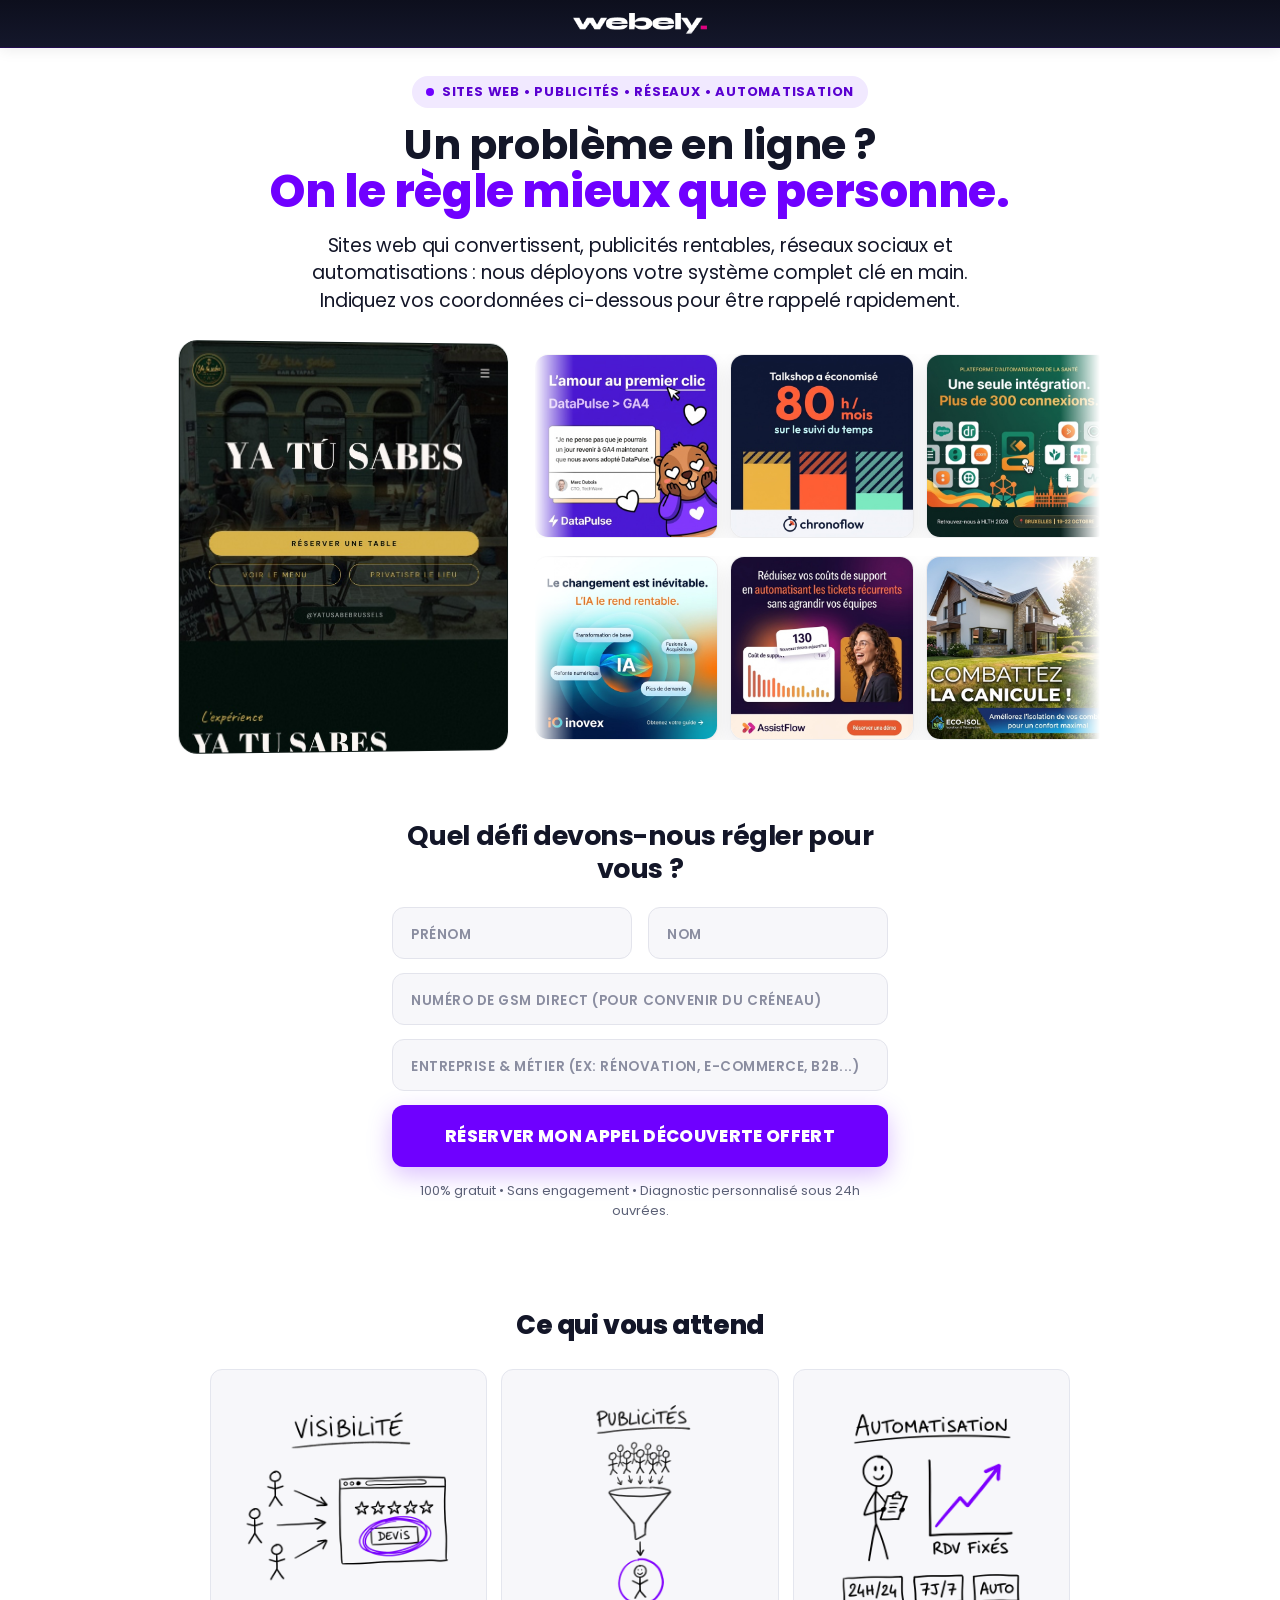
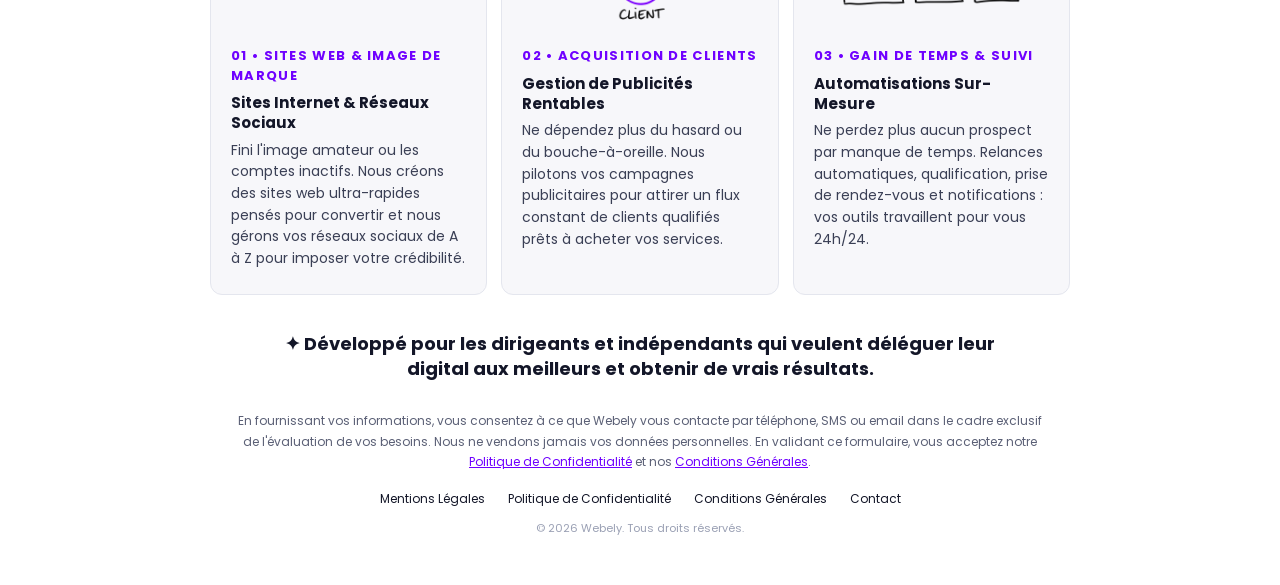
==== commit 9aae769f: "fix: scroll mobile fluide ya-tu-sabes, pilule sur 1 ligne et header affine sans halo" ====
--- a/website/index.html
+++ b/website/index.html
@@ -33,7 +33,7 @@
       <!-- Top Pill Tag -->
       <div class="stw-pill">
         <span class="stw-dot"></span>
-        • SITES WEB • PUBLICITÉS • RÉSEAUX • AUTOMATISATION
+        SITES WEB • PUBLICITÉS • RÉSEAUX • AUTOMATISATION
       </div>
 
       <!-- Main Headline (h1-dsdasd + rm-h1-em) -->
--- a/website/styles.css
+++ b/website/styles.css
@@ -39,16 +39,18 @@
    HEADER / TOPBAR (.sr-topbar & .sr-logo)
    ========================================================================== */
 .sr-topbar {
-  background-color: #131628;
+  background: linear-gradient(180deg, #0d0f1d 0%, #14172b 100%);
+  border-bottom: 1px solid rgba(111, 0, 255, 0.22);
+  box-shadow: 0 2px 14px rgba(13, 15, 29, 0.08);
   justify-content: center;
   align-items: center;
-  padding: 14px 20px;
+  padding: 13px 20px;
   display: flex;
 }
 
 .sr-logo {
   width: auto;
-  height: 22px;
+  height: 21px;
   display: block;
 }
 
@@ -147,18 +149,21 @@
   border: 1px solid rgba(19, 22, 40, 0.08);
   box-shadow: 0 26px 56px rgba(19, 22, 40, 0.2), 0 6px 18px rgba(19, 22, 40, 0.08);
   overflow: hidden;
+  isolation: isolate;
+  -webkit-mask-image: -webkit-radial-gradient(white, black);
   text-decoration: none;
   transform: perspective(1200px) rotateY(4deg);
   transition: transform 0.35s cubic-bezier(0.16, 1, 0.3, 1), box-shadow 0.35s ease;
 }
 
-.wb-site-widget:hover {
-  transform: perspective(1200px) rotateY(0deg) translateY(-4px);
-  box-shadow: 0 32px 68px rgba(19, 22, 40, 0.24), 0 8px 22px rgba(19, 22, 40, 0.1);
-}
-
-.wb-site-widget:hover .wb-site-scroll-img {
-  animation-play-state: paused;
+@media (hover: hover) and (pointer: fine) {
+  .wb-site-widget:hover {
+    transform: perspective(1200px) rotateY(0deg) translateY(-4px);
+    box-shadow: 0 32px 68px rgba(19, 22, 40, 0.24), 0 8px 22px rgba(19, 22, 40, 0.1);
+  }
+  .wb-site-widget:hover .wb-site-scroll-img {
+    animation-play-state: paused;
+  }
 }
 
 .wb-site-viewport {
@@ -173,14 +178,16 @@
   width: 100%;
   height: auto;
   display: block;
+  backface-visibility: hidden;
+  -webkit-backface-visibility: hidden;
   will-change: transform;
   animation: wbSiteScroll 16s ease-in-out infinite;
 }
 
 @keyframes wbSiteScroll {
-  0% { transform: translateY(0); }
-  42%, 54% { transform: translateY(-79%); }
-  94%, 100% { transform: translateY(0); }
+  0% { transform: translate3d(0, 0, 0); }
+  42%, 54% { transform: translate3d(0, -79%, 0); }
+  94%, 100% { transform: translate3d(0, 0, 0); }
 }
 
 /* Ya Tu Sabes internal miniature sections */
@@ -450,8 +457,10 @@
   animation: wbMarqueeRTL 34s linear infinite;
 }
 
-.wb-ads-stage:hover .wb-marquee-track {
-  animation-play-state: paused;
+@media (hover: hover) and (pointer: fine) {
+  .wb-ads-stage:hover .wb-marquee-track {
+    animation-play-state: paused;
+  }
 }
 
 @keyframes wbMarqueeLTR {
@@ -932,6 +941,19 @@
   .rm-h1-copy {
     font-size: 18px;
   }
+  .stw-pill {
+    white-space: nowrap;
+    font-size: clamp(8.5px, 2.45vw, 11.5px);
+    letter-spacing: 0.03em;
+    padding: 5px 11px;
+    gap: 6px;
+    margin-bottom: 12px;
+  }
+  .stw-dot {
+    width: 6px;
+    height: 6px;
+    flex-shrink: 0;
+  }
   .wb-hero-showcase {
     grid-template-columns: 1fr;
     gap: 18px;
@@ -944,9 +966,6 @@
     margin: 0 auto;
     transform: none;
   }
-  .wb-site-widget:hover {
-    transform: translateY(-2px);
-  }
   .wb-ads-stage {
     height: auto;
     padding: 8px 0;
@@ -1003,8 +1022,17 @@
     margin-bottom: 14px;
   }
   .stw-pill {
-    font-size: 10.5px;
+    white-space: nowrap;
+    font-size: clamp(8.5px, 2.45vw, 11px);
+    letter-spacing: 0.03em;
+    padding: 5px 11px;
+    gap: 6px;
     margin-bottom: 10px;
+  }
+  .stw-dot {
+    width: 6px;
+    height: 6px;
+    flex-shrink: 0;
   }
 }
 
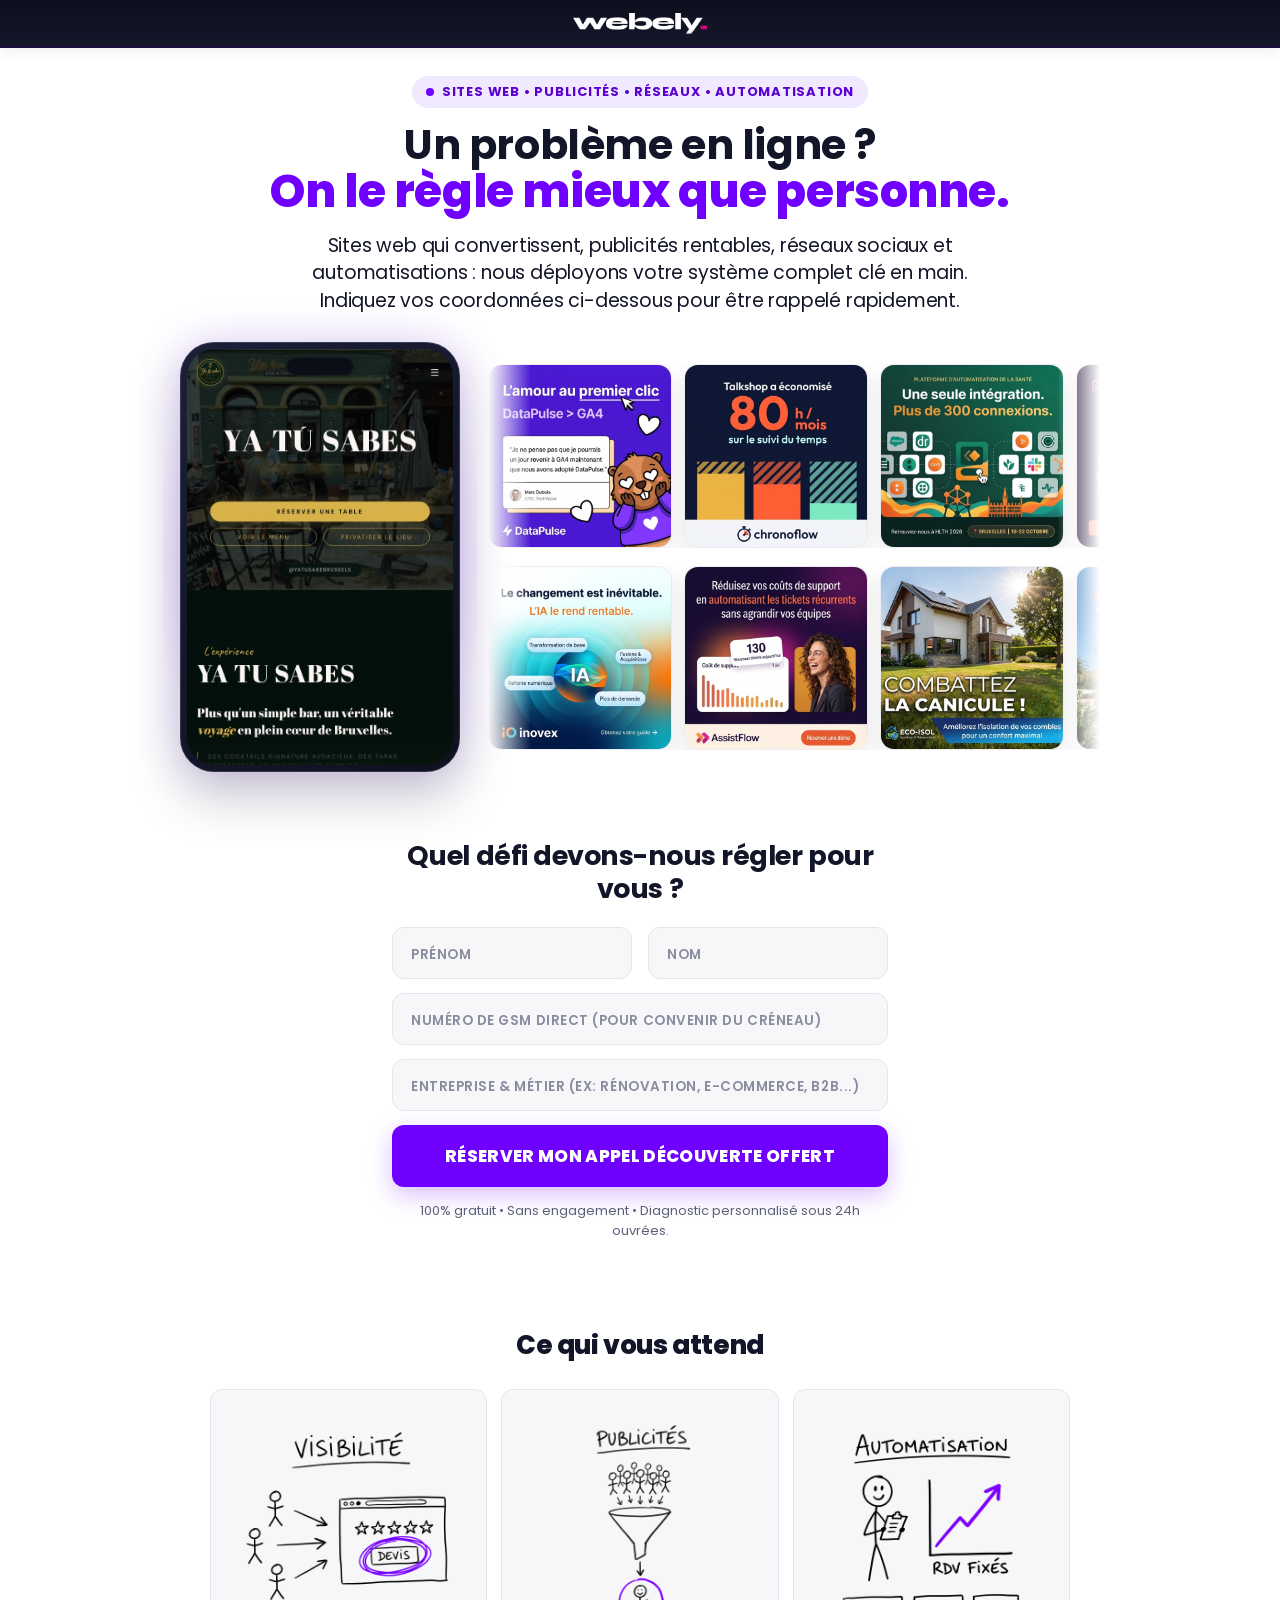
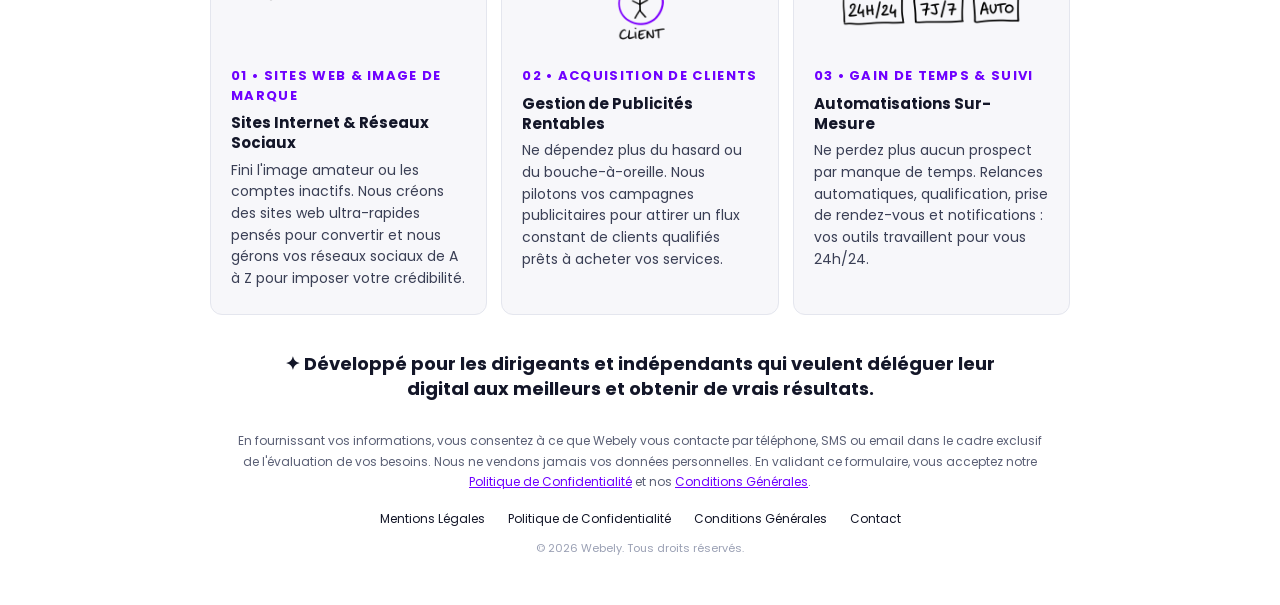
==== commit b688e705: "feat: chassis smartphone minimaliste + halo violet et fondu doux pour le site ya-tu-sabes" ====
--- a/website/index.html
+++ b/website/index.html
@@ -52,9 +52,10 @@
            ================================================================== -->
       <div class="wb-hero-showcase" id="hero-showcase">
 
-        <!-- GAUCHE : Widget Site Web réel défilant (ya-tu-sabes.com) inspiré de cliik.io -->
+        <!-- GAUCHE : Smartphone minimaliste avec site ya-tu-sabes.com défilant -->
         <a href="https://www.ya-tu-sabes.com/" target="_blank" rel="noopener noreferrer" class="wb-site-widget" aria-label="Voir le site client ya-tu-sabes.com">
           <div class="wb-site-viewport">
+            <span class="wb-phone-island" aria-hidden="true"></span>
             <img
               src="assets/ya-tu-sabes-scroll.jpg"
               alt="Aperçu défilant du site ya-tu-sabes.com"
--- a/website/styles.css
+++ b/website/styles.css
@@ -130,48 +130,89 @@
    ========================================================================== */
 .wb-hero-showcase {
   display: grid;
-  grid-template-columns: 330px 1fr;
-  gap: 24px;
+  grid-template-columns: 280px 1fr;
+  gap: 28px;
   max-width: 960px;
   margin: 28px auto 0;
   align-items: center;
   text-align: left;
 }
 
-/* --- Left: Scrolling Website Widget (ya-tu-sabes.com) --- */
+/* --- Left: Minimalist Smartphone Frame + Soft Purple Halo (Options 1 & 2) --- */
 .wb-site-widget {
   position: relative;
   display: block;
   width: 100%;
-  height: 410px;
-  border-radius: 18px;
-  background: #0d1913;
-  border: 1px solid rgba(19, 22, 40, 0.08);
-  box-shadow: 0 26px 56px rgba(19, 22, 40, 0.2), 0 6px 18px rgba(19, 22, 40, 0.08);
+  height: 430px;
+  padding: 7px;
+  border-radius: 34px;
+  background: linear-gradient(145deg, #1b1f38 0%, #0f1120 100%);
+  box-shadow:
+    0 24px 52px rgba(19, 22, 40, 0.22),
+    0 0 46px rgba(111, 0, 255, 0.16),
+    inset 0 0 0 1px rgba(255, 255, 255, 0.14);
+  text-decoration: none;
+  transition: transform 0.3s cubic-bezier(0.16, 1, 0.3, 1), box-shadow 0.3s ease;
+}
+
+.wb-site-widget::before {
+  content: "";
+  position: absolute;
+  inset: -18px;
+  z-index: -1;
+  border-radius: 46px;
+  background: radial-gradient(circle at 50% 50%, rgba(111, 0, 255, 0.18) 0%, rgba(111, 0, 255, 0) 70%);
+  pointer-events: none;
+}
+
+@media (hover: hover) and (pointer: fine) {
+  .wb-site-widget:hover {
+    transform: translateY(-4px);
+    box-shadow:
+      0 30px 64px rgba(19, 22, 40, 0.26),
+      0 0 56px rgba(111, 0, 255, 0.24),
+      inset 0 0 0 1px rgba(255, 255, 255, 0.2);
+  }
+  .wb-site-widget:hover .wb-site-scroll-img {
+    animation-play-state: paused;
+  }
+}
+
+.wb-site-viewport {
+  position: relative;
+  width: 100%;
+  height: 100%;
+  border-radius: 27px;
   overflow: hidden;
   isolation: isolate;
   -webkit-mask-image: -webkit-radial-gradient(white, black);
-  text-decoration: none;
-  transform: perspective(1200px) rotateY(4deg);
-  transition: transform 0.35s cubic-bezier(0.16, 1, 0.3, 1), box-shadow 0.35s ease;
-}
-
-@media (hover: hover) and (pointer: fine) {
-  .wb-site-widget:hover {
-    transform: perspective(1200px) rotateY(0deg) translateY(-4px);
-    box-shadow: 0 32px 68px rgba(19, 22, 40, 0.24), 0 8px 22px rgba(19, 22, 40, 0.1);
-  }
-  .wb-site-widget:hover .wb-site-scroll-img {
-    animation-play-state: paused;
-  }
-}
-
-.wb-site-viewport {
-  position: relative;
-  width: 100%;
-  height: 100%;
-  overflow: hidden;
   background: #0d1913;
+}
+
+.wb-site-viewport::after {
+  content: "";
+  position: absolute;
+  left: 0;
+  right: 0;
+  bottom: 0;
+  height: 36px;
+  z-index: 3;
+  background: linear-gradient(to top, rgba(11, 22, 17, 0.72), transparent);
+  pointer-events: none;
+}
+
+.wb-phone-island {
+  position: absolute;
+  top: 9px;
+  left: 50%;
+  transform: translateX(-50%);
+  width: 66px;
+  height: 17px;
+  border-radius: 999px;
+  background: #0b0d17;
+  box-shadow: 0 1px 4px rgba(0, 0, 0, 0.35);
+  z-index: 4;
+  pointer-events: none;
 }
 
 .wb-site-scroll-img {
@@ -960,11 +1001,20 @@
     margin-top: 22px;
   }
   .wb-site-widget {
-    max-width: 310px;
+    max-width: 264px;
     width: 100%;
-    height: 380px;
+    height: 400px;
     margin: 0 auto;
-    transform: none;
+    padding: 6px;
+    border-radius: 30px;
+  }
+  .wb-site-viewport {
+    border-radius: 24px;
+  }
+  .wb-phone-island {
+    width: 58px;
+    height: 15px;
+    top: 8px;
   }
   .wb-ads-stage {
     height: auto;
